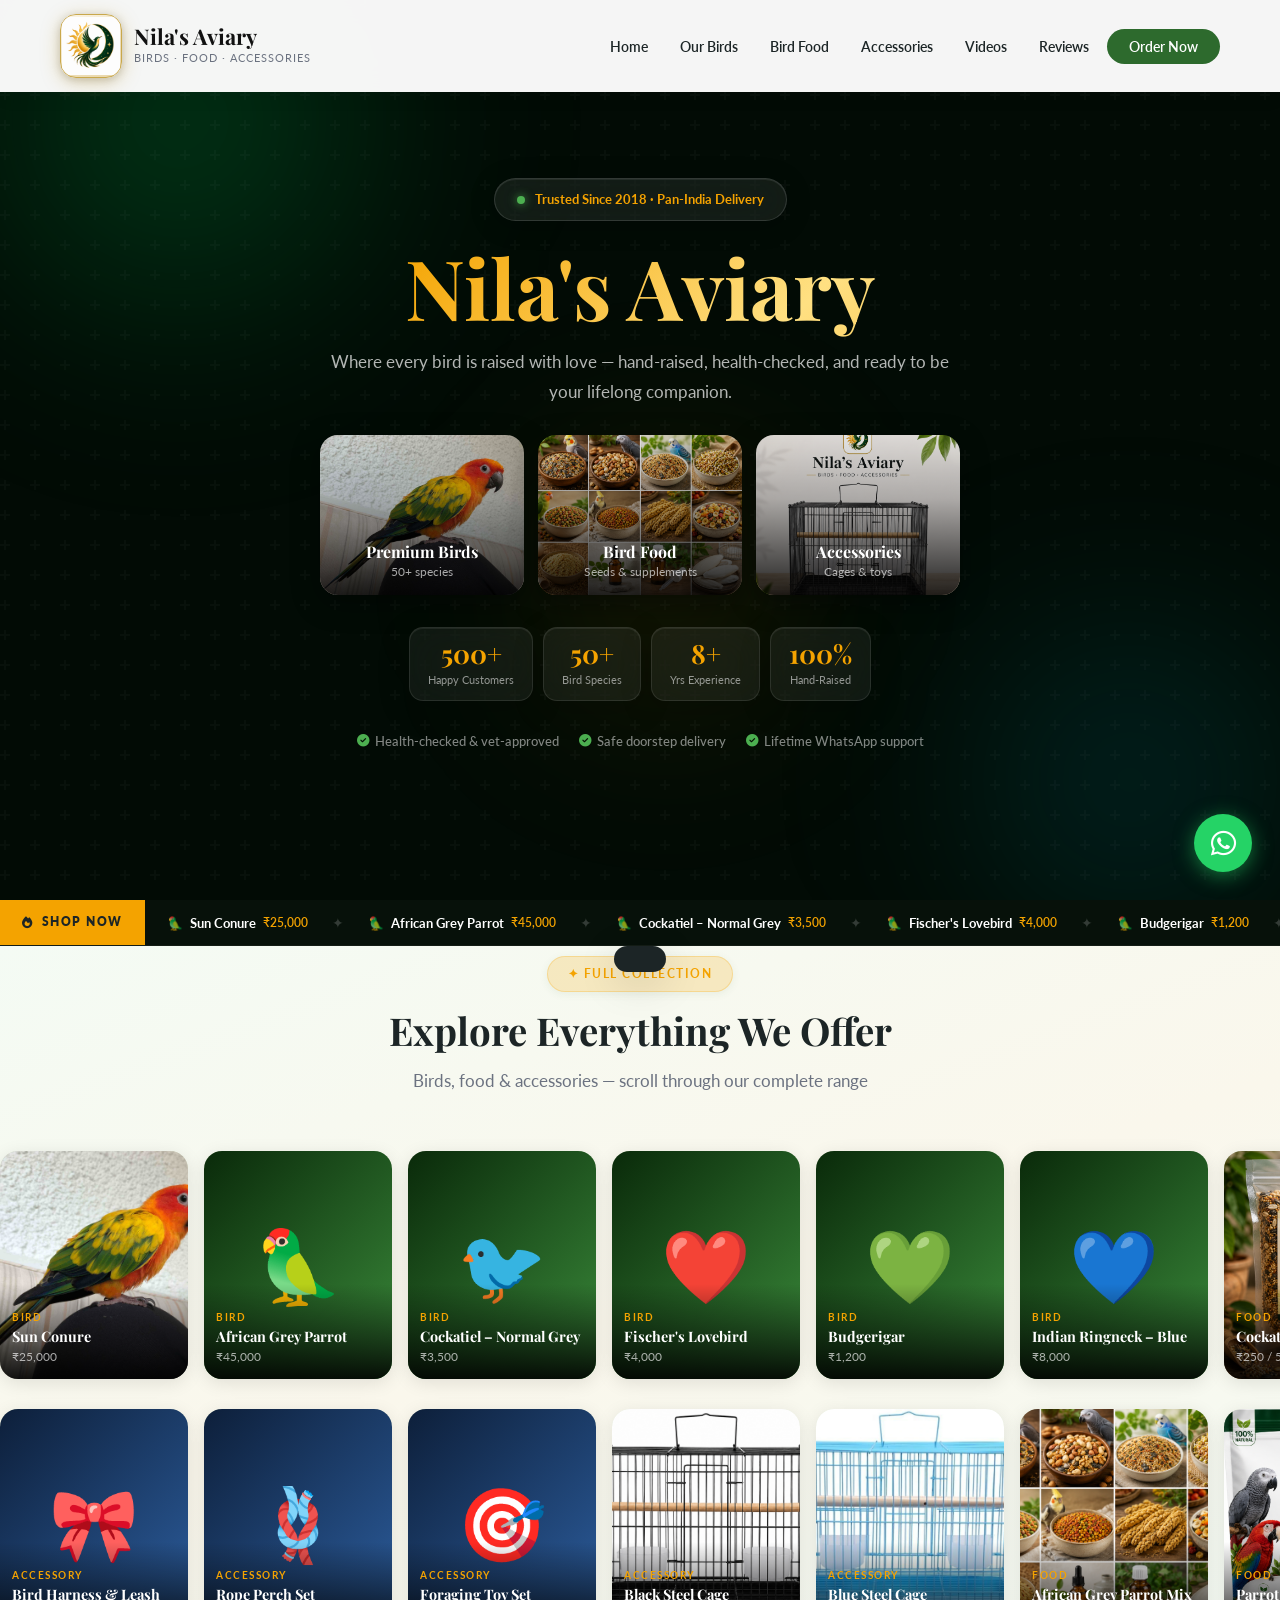
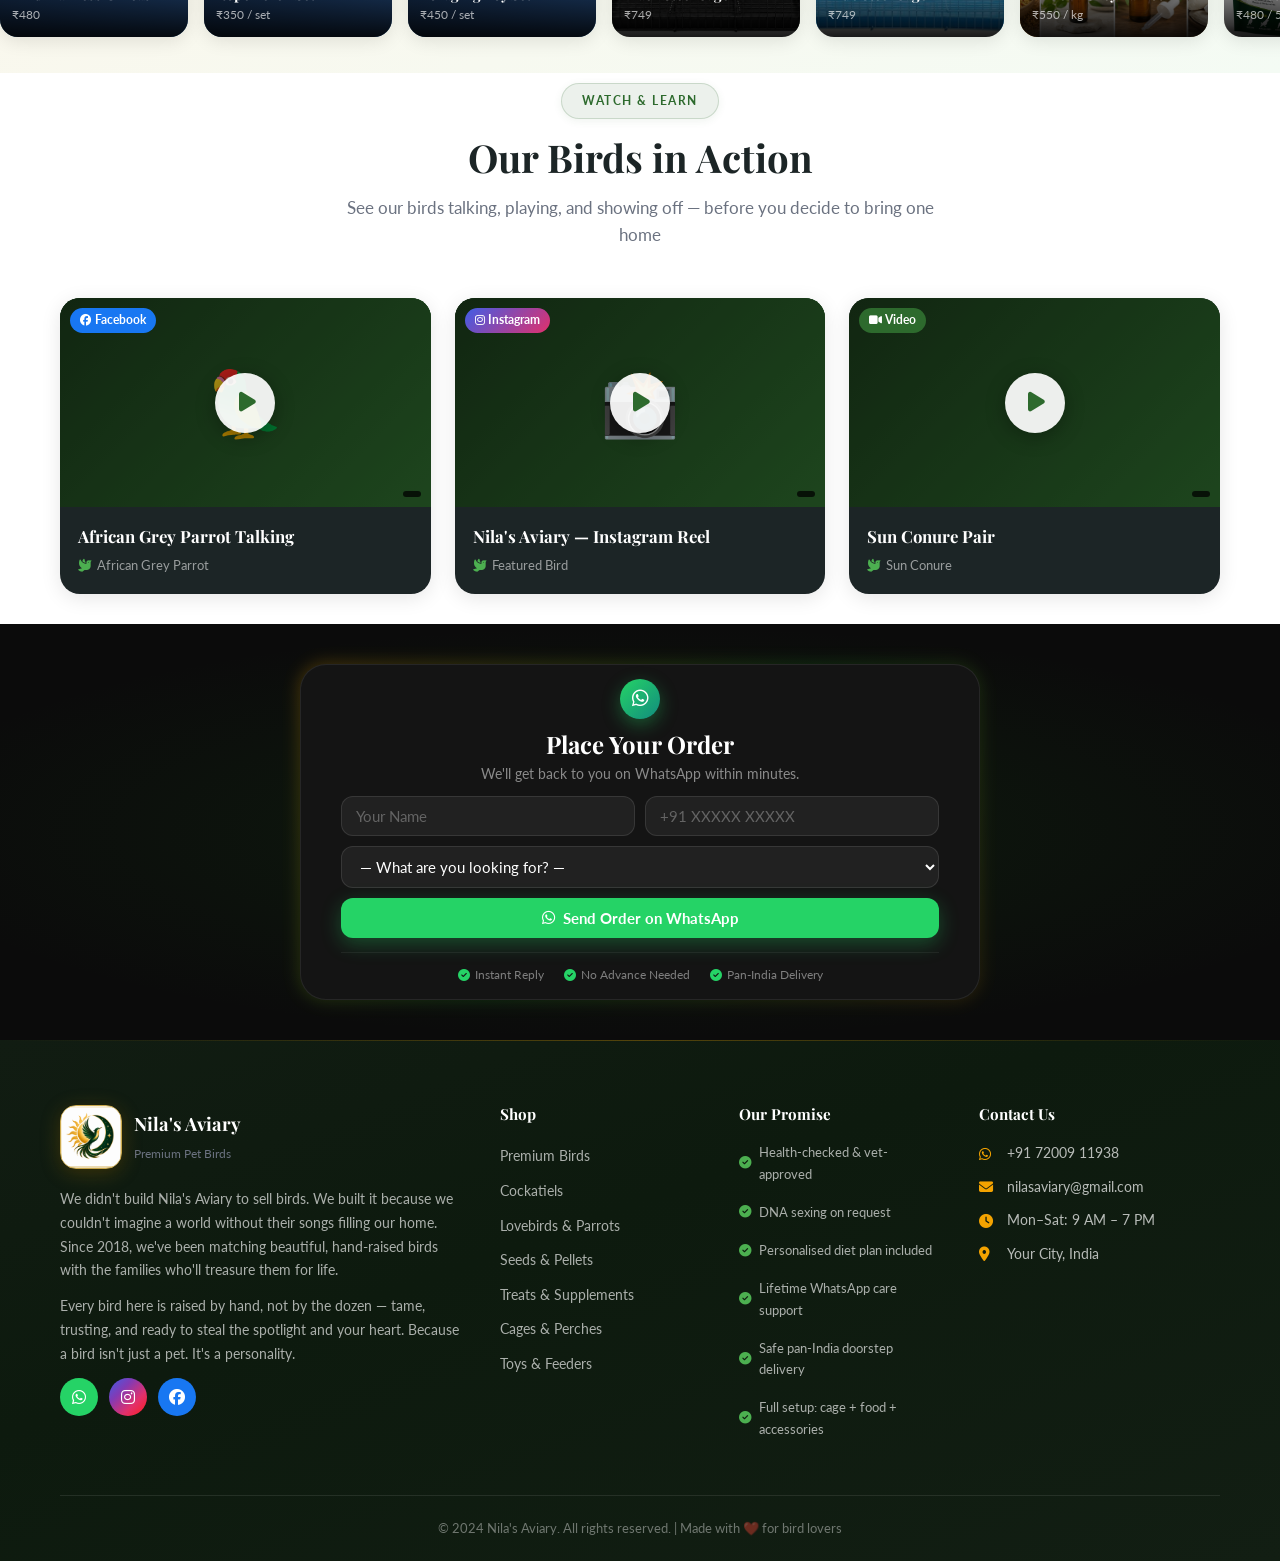
==== index.html @ a5f69587 "Update contact details with correct email and phone number Co-Authored-By: Claude Sonnet 4.6 <norepl" ====
<!DOCTYPE html>
<html lang="en">
<head>
    <meta charset="UTF-8">
    <meta name="viewport" content="width=device-width, initial-scale=1.0">
    <meta name="description" content="Nila's Aviary - Premium quality pet birds. Shop African Grey Parrots, Cockatiels, Budgies, Lovebirds and more. Order via WhatsApp!">
    <title>Nila's Aviary — Premium Pet Birds</title>
    <link rel="preconnect" href="https://fonts.googleapis.com">
    <link rel="preconnect" href="https://fonts.gstatic.com" crossorigin>
    <link href="https://fonts.googleapis.com/css2?family=Playfair+Display:wght@400;600;700;800&family=Lato:wght@300;400;600;700&display=swap" rel="stylesheet">
    <link rel="stylesheet" href="https://cdnjs.cloudflare.com/ajax/libs/font-awesome/6.4.0/css/all.min.css">
    <link rel="stylesheet" href="styles.css">
</head>
<body>

    <!-- ===== NAVBAR ===== -->
    <nav class="navbar" id="navbar">
        <div class="container">
            <div class="nav-brand">
                <div class="brand-logo">
                    <img class="logo-bird" src="images/logo.png" alt="Nila's Aviary Logo">
                </div>
                <div class="brand-text">
                    <span class="brand-name">Nila's <span class="brand-aviary">Aviary</span></span>
                    <span class="brand-tagline">Birds · Food · Accessories</span>
                </div>
            </div>
            <button class="nav-toggle" id="navToggle" aria-label="Menu">
                <i class="fas fa-bars"></i>
            </button>
            <ul class="nav-menu" id="navMenu">
                <li><a href="#home" class="nav-link">Home</a></li>
                <li><a href="birds.html" class="nav-link">Our Birds</a></li>
                <li><a href="food.html" class="nav-link">Bird Food</a></li>
                <li><a href="accessories.html" class="nav-link">Accessories</a></li>
                <li><a href="#videos" class="nav-link">Videos</a></li>
                <li><a href="reviews.html" class="nav-link">Reviews</a></li>
                <li><a href="#order" class="nav-link nav-cta">Order Now</a></li>
            </ul>
        </div>
    </nav>

    <!-- ===== HERO ===== -->
    <section class="hero" id="home">

        <div class="hero-orb orb1"></div>
        <div class="hero-orb orb2"></div>
        <div class="hero-orb orb3"></div>
        <div class="hero-overlay"></div>
        <div class="container">
            <div class="hero-center">
                <div class="hero-badge"><span class="badge-dot"></span> Trusted Since 2018 · Pan-India Delivery</div>
                <h1><span>Nila's Aviary</span></h1>
                <p class="hero-sub">Where every bird is raised with love — hand-raised, health-checked, and ready to be your lifelong companion.</p>

                <div class="hero-cats-row">
                    <a href="birds.html" class="hcat-card">
                        <img src="images/sun-conure.jpg" alt="Birds" onerror="this.style.display='none';this.nextElementSibling.style.display='flex'">
                        <div class="hcat-fb cat-birds-bg"></div>
                        <div class="hcat-overlay"></div>
                        <div class="hcat-content">
                            <span class="hcat-name">Premium Birds</span>
                            <span class="hcat-sub">50+ species</span>
                        </div>
                    </a>
                    <a href="food.html" class="hcat-card">
                        <img src="images/food/bird_food.png" alt="Bird Food" onerror="this.style.display='none';this.nextElementSibling.style.display='flex'">
                        <div class="hcat-fb cat-food-bg"></div>
                        <div class="hcat-overlay"></div>
                        <div class="hcat-content">
                            <span class="hcat-name">Bird Food</span>
                            <span class="hcat-sub">Seeds & supplements</span>
                        </div>
                    </a>
                    <a href="accessories.html" class="hcat-card">
                        <img src="images/accessories/bird-cage-for-small-black-metal.png" alt="Accessories" onerror="this.style.display='none';this.nextElementSibling.style.display='flex'">
                        <div class="hcat-fb cat-acc-bg"></div>
                        <div class="hcat-overlay"></div>
                        <div class="hcat-content">
                            <span class="hcat-name">Accessories</span>
                            <span class="hcat-sub">Cages & toys</span>
                        </div>
                    </a>
                </div>

                <div class="hero-stats">
                    <div class="stat"><span class="stat-num">500+</span><span class="stat-label">Happy Customers</span></div>
                    <div class="stat"><span class="stat-num">50+</span><span class="stat-label">Bird Species</span></div>
                    <div class="stat"><span class="stat-num">8+</span><span class="stat-label">Yrs Experience</span></div>
                    <div class="stat"><span class="stat-num">100%</span><span class="stat-label">Hand-Raised</span></div>
                </div>
                <div class="hero-trust-row">
                    <span><i class="fas fa-check-circle"></i> Health-checked & vet-approved</span>
                    <span><i class="fas fa-check-circle"></i> Safe doorstep delivery</span>
                    <span><i class="fas fa-check-circle"></i> Lifetime WhatsApp support</span>
                </div>
            </div>
        </div>
    </section>

    <!-- ===== TICKER STRIP ===== -->
    <div class="ticker-strip">
        <div class="ticker-label"><i class="fas fa-fire"></i> Shop Now</div>
        <div class="ticker-viewport">
            <div class="ticker-track" id="tickerTrack"></div>
        </div>
    </div>

    <!-- ===== PRODUCT SHOWCASE (AUTO-SCROLL) ===== -->
    <section class="showcase-section">
        <div class="container">
            <div class="section-header">
                <span class="tag tag-gold">✦ Full Collection</span>
                <h2>Explore Everything We Offer</h2>
                <p>Birds, food & accessories — scroll through our complete range</p>
            </div>
        </div>
        <div class="showcase-rows">
            <div class="sc-row" id="scRow1"></div>
            <div class="sc-row sc-row-rev" id="scRow2"></div>
        </div>
    </section>

    <!-- ===== VIDEOS SECTION ===== -->
    <section class="videos-section" id="videos">
        <div class="container">
            <div class="section-header">
                <span class="tag">Watch & Learn</span>
                <h2>Our Birds in Action</h2>
                <p>See our birds talking, playing, and showing off — before you decide to bring one home</p>
            </div>
            <div class="videos-grid" id="videosGrid"></div>
        </div>
    </section>

    <!-- ===== VIDEO MODAL ===== -->
    <div class="modal-overlay" id="videoModalOverlay">
        <div class="video-modal">
            <button class="modal-close" id="videoModalClose"><i class="fas fa-times"></i></button>
            <div class="video-modal-title" id="videoModalTitle"></div>
            <div class="video-wrapper" id="videoWrapper"></div>
        </div>
    </div>



    <!-- ===== ORDER SECTION ===== -->
    <section class="order-section" id="order">
        <div class="container">
            <div class="order-card-wrap">
                <div class="order-card-glow"></div>
                <div class="order-card-inner">
                    <div class="order-card-top">
                        <div class="order-icon"><i class="fab fa-whatsapp"></i></div>
                        <h2>Place Your Order</h2>
                        <p>We'll get back to you on WhatsApp within minutes.</p>
                    </div>
                    <form id="orderForm" class="order-grid-form">
                        <input type="text" id="orderName" required placeholder="Your Name">
                        <input type="tel" id="orderPhone" required placeholder="+91 XXXXX XXXXX">
                        <select id="orderBird" required class="order-select-full">
                            <option value="">— What are you looking for? —</option>
                        </select>
                        <button type="submit" class="btn btn-whatsapp order-submit">
                            <i class="fab fa-whatsapp"></i> Send Order on WhatsApp
                        </button>
                    </form>
                    <div class="order-trust">
                        <span><i class="fas fa-check-circle"></i> Instant Reply</span>
                        <span><i class="fas fa-check-circle"></i> No Advance Needed</span>
                        <span><i class="fas fa-check-circle"></i> Pan-India Delivery</span>
                    </div>
                </div>
            </div>
        </div>
    </section>

    <!-- ===== FOOTER ===== -->
    <footer class="footer">
        <div class="container">
            <div class="footer-grid">
                <div class="footer-brand">
                    <div class="footer-logo">
                        <div class="brand-logo">
                            <img class="logo-bird" src="images/logo.png" alt="Nila's Aviary Logo">
                        </div>
                        <div><strong>Nila's Aviary</strong><small>Premium Pet Birds</small></div>
                    </div>
                    <p>We didn't build Nila's Aviary to sell birds. We built it because we couldn't imagine a world without their songs filling our home. Since 2018, we've been matching beautiful, hand-raised birds with the families who'll treasure them for life.</p>
                    <p>Every bird here is raised by hand, not by the dozen — tame, trusting, and ready to steal the spotlight and your heart. Because a bird isn't just a pet. It's a personality.</p>
                    <div class="socials">
                        <a href="https://wa.me/917200911938" target="_blank" class="social wa"><i class="fab fa-whatsapp"></i></a>
                        <a href="#" class="social ig"><i class="fab fa-instagram"></i></a>
                        <a href="#" class="social fb"><i class="fab fa-facebook"></i></a>
                    </div>
                </div>
                <div class="footer-links">
                    <h4>Shop</h4>
                    <ul>
                        <li><a href="birds.html">Premium Birds</a></li>
                        <li><a href="birds.html">Cockatiels</a></li>
                        <li><a href="birds.html">Lovebirds &amp; Parrots</a></li>
                        <li><a href="food.html">Seeds &amp; Pellets</a></li>
                        <li><a href="food.html">Treats &amp; Supplements</a></li>
                        <li><a href="accessories.html">Cages &amp; Perches</a></li>
                        <li><a href="accessories.html">Toys &amp; Feeders</a></li>
                    </ul>
                </div>
                <div class="footer-links">
                    <h4>Our Promise</h4>
                    <ul class="footer-promise">
                        <li><i class="fas fa-check-circle"></i> Health-checked &amp; vet-approved</li>
                        <li><i class="fas fa-check-circle"></i> DNA sexing on request</li>
                        <li><i class="fas fa-check-circle"></i> Personalised diet plan included</li>
                        <li><i class="fas fa-check-circle"></i> Lifetime WhatsApp care support</li>
                        <li><i class="fas fa-check-circle"></i> Safe pan-India doorstep delivery</li>
                        <li><i class="fas fa-check-circle"></i> Full setup: cage + food + accessories</li>
                    </ul>
                </div>
                <div class="footer-contact">
                    <h4>Contact Us</h4>
                    <p><i class="fab fa-whatsapp"></i> +91 72009 11938</p>
                    <p><i class="fas fa-envelope"></i> nilasaviary@gmail.com</p>
                    <p><i class="fas fa-clock"></i> Mon–Sat: 9 AM – 7 PM</p>
                    <p><i class="fas fa-map-marker-alt"></i> Your City, India</p>
                </div>
            </div>
            <div class="footer-bottom">
                <p>© 2024 Nila's Aviary. All rights reserved. | Made with ❤️ for bird lovers</p>
            </div>
        </div>
    </footer>

    <!-- ===== FLOATING WHATSAPP ===== -->
    <a href="https://wa.me/917200911938?text=Hi%20Nila's%20Aviary!%20I'm%20interested%20in%20your%20birds."
       class="wa-float" target="_blank" title="Chat on WhatsApp">
        <i class="fab fa-whatsapp"></i>
        <span class="wa-tooltip">Chat with us!</span>
    </a>

    <!-- ===== BACK TO TOP ===== -->
    <button class="btt" id="btt"><i class="fas fa-chevron-up"></i></button>

    <!-- ===== TOAST ===== -->
    <div class="toast" id="toast"></div>

    <script src="script.js"></script>
</body>
</html>
---- styles.css ----
/* ============================================
   NILA'S AVIARY — STYLESHEET
   ============================================ */

:root {
    --green:      #2D6A2D;
    --green-dark: #1A4A1A;
    --green-lt:   #4CAF50;
    --gold:       #F4A300;
    --gold-dk:    #D4880E;
    --orange:     #FF6B35;
    --cream:      #FFF8E7;
    --white:      #ffffff;
    --dark:       #1C2526;
    --gray:       #6B7280;
    --lgray:      #F3F4F6;
    --border:     #E5E7EB;
    --wa:         #25D366;
    --shadow:     0 4px 20px rgba(0,0,0,0.10);
    --shadow-lg:  0 10px 40px rgba(0,0,0,0.15);
    --r:          12px;
    --rl:         20px;
    --t:          all 0.3s ease;
    --fh:         'Playfair Display', serif;
    --fb:         'Lato', sans-serif;
}

/* ----- RESET ----- */
*, *::before, *::after { margin:0; padding:0; box-sizing:border-box; }
html { scroll-behavior: smooth; }
body { font-family: var(--fb); color: var(--dark); background: var(--white); line-height: 1.6; }
a { text-decoration: none; color: inherit; }
img { max-width: 100%; display: block; }
h1,h2,h3,h4 { font-family: var(--fh); line-height: 1.3; font-weight: 700; }
.container { max-width: 1200px; margin: 0 auto; padding: 0 20px; }

/* ----- BUTTONS ----- */
.btn {
    display: inline-flex; align-items: center; gap: 8px;
    padding: 13px 28px; border-radius: 50px;
    font-weight: 700; font-size: 0.95rem; font-family: var(--fb);
    cursor: pointer; transition: var(--t); border: none;
}
.btn-primary  { background: var(--green); color: #fff; }
.btn-primary:hover  { background: var(--green-dark); transform: translateY(-2px); box-shadow: 0 8px 25px rgba(45,106,45,.4); }
.btn-whatsapp { background: var(--wa); color: #fff; }
.btn-whatsapp:hover { background: #1DA851; transform: translateY(-2px); box-shadow: 0 8px 25px rgba(37,211,102,.4); }
.btn-outline   { background: transparent; color: var(--green); border: 2px solid var(--green); }
.btn-outline:hover { background: var(--green); color: #fff; }
.btn-full { width: 100%; justify-content: center; }

/* ----- SECTION HEADER ----- */
.section-header { text-align: center; margin-bottom: 50px; }
.tag {
    display: inline-block; background: rgba(45,106,45,.09); color: var(--green);
    padding: 7px 20px; border-radius: 50px; font-size: .78rem;
    font-weight: 700; letter-spacing: 1.5px; text-transform: uppercase; margin-bottom: 14px;
    border: 1px solid rgba(45,106,45,.18);
    box-shadow: 0 2px 8px rgba(45,106,45,.08);
}
.tag-gold { background: rgba(244,163,0,.2); color: var(--gold); border-color: rgba(244,163,0,.25); }
.section-header h2 { font-size: 2.4rem; color: var(--dark); margin-bottom: 12px; }
.section-header p  { color: var(--gray); font-size: 1.05rem; max-width: 600px; margin: 0 auto; }

/* ============================================
   NAVBAR
   ============================================ */
.navbar {
    position: fixed; top: 0; left: 0; right: 0; z-index: 1000;
    padding: 14px 0;
    background: rgba(255,255,255,.96);
    backdrop-filter: blur(12px);
    -webkit-backdrop-filter: blur(12px);
    box-shadow: 0 2px 20px rgba(0,0,0,.08);
    transition: var(--t);
}
.navbar .container { display: flex; align-items: center; justify-content: space-between; }
.nav-brand { display: flex; align-items: center; gap: 12px; }
.brand-logo {
    width: 62px; height: 64px; border-radius: 16px;
    background: linear-gradient(145deg, #F8EDD5, #F0E2BE, #E8D5A8);
    display: flex; align-items: center; justify-content: center;
    box-shadow: 0 4px 20px rgba(180,130,0,.28), 0 2px 8px rgba(0,0,0,.18);
    position: relative; overflow: hidden; flex-shrink: 0;
    border: 1.5px solid #C9A84C;
}
.brand-logo::before {
    content: ''; position: absolute; inset: 0;
    background: linear-gradient(145deg, rgba(255,255,255,.45) 0%, transparent 55%);
    pointer-events: none;
}
.logo-bird { width: 58px; height: 58px; object-fit: contain; position: relative; z-index: 1; }
.brand-text { display: flex; flex-direction: column; }
.brand-name { font-family: var(--fh); font-size: 1.35rem; font-weight: 700; color: #111; line-height: 1; }
.brand-aviary { color: #111; }
.brand-tagline { font-size: .68rem; color: var(--gray); letter-spacing: 1px; text-transform: uppercase; margin-top: 2px; }
.nav-menu { display: flex; list-style: none; align-items: center; gap: 4px; }
.nav-link { padding: 8px 14px; border-radius: 8px; font-weight: 600; font-size: .88rem; color: var(--dark); transition: var(--t); }
.nav-link:hover { color: var(--green); background: rgba(45,106,45,.08); }
.nav-cta { background: var(--green); color: #fff !important; border-radius: 50px; padding: 9px 22px; }
.nav-cta:hover { background: var(--green-dark) !important; color: #fff !important; transform: translateY(-2px); }
.nav-toggle { display: none; background: none; border: none; font-size: 1.4rem; cursor: pointer; color: var(--dark); padding: 5px; }

/* ============================================
   HERO
   ============================================ */
.hero {
    min-height: 100vh; background: #020b05;
    display: flex; align-items: center;
    position: relative; overflow: hidden;
    padding: 110px 20px 80px;
}

.hero-bg-img {
    position: absolute;
    top: 40%;
    left: 40%;
    transform: translate(-35%, -35%);
    height: 110%;
    width: auto;
    min-width: 100%;
    z-index: 0;
}

.hero-bg-overlay {
    position: absolute; inset: 0; z-index: 1;
    background:
        linear-gradient(to right,
            rgba(2,11,5,.97)  0%,
            rgba(4,18,8,.93)  25%,
            rgba(6,25,12,.82) 50%,
            rgba(5,18,8,.60)  75%,
            rgba(3,10,5,.45)  100%),
        linear-gradient(to bottom,
            rgba(0,0,0,.55) 0%,
            rgba(0,0,0,.15) 35%,
            rgba(0,0,0,.15) 65%,
            rgba(0,0,0,.60) 100%);
}

/* Animated glow orbs */
.hero-orb { position: absolute; border-radius: 50%; filter: blur(90px); pointer-events: none; animation: orbFloat 10s ease-in-out infinite; }
.orb1 { width: 560px; height: 560px; background: radial-gradient(circle, rgba(0,200,83,.28), transparent 70%); top: -160px; left: -100px; animation-delay: 0s; }
.orb2 { width: 460px; height: 460px; background: radial-gradient(circle, rgba(0,151,167,.22), transparent 70%); bottom: -110px; right: -80px; animation-delay: 3.5s; }
.orb3 { width: 360px; height: 360px; background: radial-gradient(circle, rgba(244,163,0,.15), transparent 70%); bottom: 15%; left: 38%; animation-delay: 7s; }
@keyframes orbFloat {
    0%,100% { transform: translate(0,0) scale(1); }
    33%     { transform: translate(28px,-20px) scale(1.05); }
    66%     { transform: translate(-20px,28px) scale(0.95); }
}

.hero-overlay {
    position: absolute; inset: 0; pointer-events: none;
    background: url("data:image/svg+xml,%3Csvg width='60' height='60' viewBox='0 0 60 60' xmlns='http://www.w3.org/2000/svg'%3E%3Cg fill='%23ffffff' fill-opacity='0.022'%3E%3Cpath d='M36 34v-4h-2v4h-4v2h4v4h2v-4h4v-2h-4zm0-30V0h-2v4h-4v2h4v4h2V6h4V4h-4zM6 34v-4H4v4H0v2h4v4h2v-4h4v-2H6zM6 4V0H4v4H0v2h4v4h2V6h4V4H6z'/%3E%3C/g%3E%3C/svg%3E");
}

.hero-inner {
    display: grid; grid-template-columns: 1fr 1fr;
    gap: 56px; align-items: center; width: 100%; position: relative; z-index: 2;
}
.hero-content { max-width: 540px; }

.hero-split {
    display: grid; grid-template-columns: 1fr 1fr;
    gap: 48px; align-items: start;
    position: relative; z-index: 2; width: 100%;
}
.hero-split .hero-content { text-align: left; }
.hero-split .hero-stats   { justify-content: flex-start; }
.hero-split .hero-buttons { justify-content: flex-start; }
.hero-split .hero-trust-row { justify-content: flex-start; }

.hero-center {
    text-align: center; position: relative; z-index: 2;
    width: 100%;
}

/* Hero 3 equal category cards */
.hero-cats-row {
    display: grid; grid-template-columns: repeat(3, 1fr);
    gap: 14px; margin: 28px 0 32px;
}
.hcat-card {
    position: relative; height: 160px;
    border-radius: 18px; overflow: hidden;
    cursor: pointer; transition: var(--t);
    box-shadow: 0 8px 28px rgba(0,0,0,.4);
}
.hcat-card:hover { transform: translateY(-5px); box-shadow: 0 16px 40px rgba(0,0,0,.55); }
.hcat-card img { position: absolute; inset: 0; width: 100%; height: 100%; object-fit: cover; }
.hcat-fb {
    position: absolute; inset: 0;
    display: none; align-items: center; justify-content: center;
    font-size: 3rem;
}
.hcat-overlay {
    position: absolute; inset: 0;
    background: linear-gradient(to top, rgba(0,0,0,.85) 0%, rgba(0,0,0,.3) 60%, rgba(0,0,0,.1) 100%);
}
.hcat-content {
    position: absolute; bottom: 0; left: 0; right: 0;
    padding: 14px 16px; display: flex; flex-direction: column;
}
.hcat-icon { font-size: 1.4rem; margin-bottom: 4px; }
.hcat-name { font-family: var(--fh); font-size: 1rem; font-weight: 700; color: #fff; line-height: 1.2; }
.hcat-sub  { font-size: .72rem; color: rgba(255,255,255,.65); margin-top: 2px; }

/* Hero bird image card */
.hero-visual { display: flex; justify-content: center; align-items: center; }
.hero-img-card {
    width: 100%; max-width: 420px; border-radius: 28px;
    overflow: hidden; position: relative;
    box-shadow: 0 32px 80px rgba(0,0,0,.6);
    aspect-ratio: 4/5;
}
.hero-img-card img { width: 100%; height: 100%; object-fit: cover; display: block; }
.hero-img-fallback {
    display: none; width: 100%; height: 100%; min-height: 420px;
    align-items: center; justify-content: center;
    font-size: 8rem;
    background: linear-gradient(145deg, #0a2a0a, #3a8a3a);
}
.hero-img-badge {
    position: absolute; top: 18px; left: 18px;
    background: rgba(0,0,0,.5); backdrop-filter: blur(12px);
    border: 1px solid rgba(255,255,255,.15);
    color: #fff; padding: 7px 16px; border-radius: 50px;
    font-size: .78rem; font-weight: 700;
    display: flex; align-items: center; gap: 8px;
}
.hero-img-cats {
    position: absolute; bottom: 18px; left: 18px; right: 18px;
    display: flex; gap: 8px; flex-wrap: wrap;
}
.hero-img-cats span {
    background: rgba(0,0,0,.55); backdrop-filter: blur(10px);
    border: 1px solid rgba(255,255,255,.15);
    color: #fff; padding: 6px 14px; border-radius: 50px;
    font-size: .78rem; font-weight: 600;
}

.hero-badge {
    display: inline-flex; align-items: center; gap: 10px; margin-bottom: 22px;
    background: rgba(255,255,255,.07);
    backdrop-filter: blur(20px); -webkit-backdrop-filter: blur(20px);
    border: 1px solid rgba(255,255,255,.13);
    color: var(--gold); padding: 10px 22px; border-radius: 50px;
    font-size: .82rem; font-weight: 700; margin-bottom: 22px;
    box-shadow: 0 4px 24px rgba(0,0,0,.3), inset 0 1px 0 rgba(255,255,255,.08);
}
.badge-dot {
    width: 8px; height: 8px; border-radius: 50%; flex-shrink: 0;
    background: #4CAF50; box-shadow: 0 0 10px rgba(76,175,80,.9);
    animation: dotPulse 2s ease-in-out infinite;
}
@keyframes dotPulse {
    0%,100% { box-shadow: 0 0 10px rgba(76,175,80,.9); }
    50%     { box-shadow: 0 0 22px rgba(76,175,80,.4); }
}

.hero h1 { font-size: 5.2rem; color: #fff; margin-bottom: 16px; line-height: 1.05; font-weight: 700; text-align: center; }
.hero h1 span {
    background: linear-gradient(135deg, #F4A300 0%, #FFE082 45%, #F4A300 100%);
    background-size: 200% auto;
    -webkit-background-clip: text; -webkit-text-fill-color: transparent;
    background-clip: text;
    animation: shimmer 4s linear infinite;
}
@keyframes shimmer { to { background-position: 200% center; } }

.hero-sub { color: rgba(255,255,255,.7); font-size: 1.08rem; margin-bottom: 28px; max-width: 640px; line-height: 1.75; margin-left: auto; margin-right: auto; }

.hero-cat-pills { display: flex; justify-content: center; gap: 10px; flex-wrap: wrap; margin-bottom: 20px; margin-top: 18px; }
.hcp {
    display: inline-flex; align-items: center; gap: 8px;
    background: rgba(255,255,255,.08); color: rgba(255,255,255,.88);
    border: 1px solid rgba(255,255,255,.18); border-radius: 50px;
    padding: 10px 22px; font-size: .88rem; font-weight: 600;
    transition: var(--t); backdrop-filter: blur(10px);
}
.hcp:hover { background: var(--gold); color: var(--dark); border-color: var(--gold); transform: translateY(-2px); }
.hcp i { font-size: .82rem; }

/* Glass stat cards */
.hero-split .hero-stats { justify-content: center; }
.hero-stats { display: flex; justify-content: center; gap: 10px; margin-bottom: 30px; flex-wrap: wrap; }
.stat {
    display: flex; flex-direction: column;
    background: rgba(255,255,255,.06);
    backdrop-filter: blur(20px); -webkit-backdrop-filter: blur(20px);
    border: 1px solid rgba(255,255,255,.1);
    border-radius: 14px; padding: 12px 18px;
    box-shadow: 0 8px 32px rgba(0,0,0,.2), inset 0 1px 0 rgba(255,255,255,.07);
    transition: var(--t);
}
.stat:hover { background: rgba(255,255,255,.1); transform: translateY(-3px); box-shadow: 0 14px 40px rgba(0,0,0,.3); }
.stat-num { font-size: 1.65rem; font-weight: 700; color: var(--gold); font-family: var(--fh); line-height: 1; }
.stat-label { font-size: .68rem; color: rgba(255,255,255,.55); margin-top: 4px; white-space: nowrap; }

.hero-buttons { display: flex; justify-content: center; gap: 12px; flex-wrap: wrap; margin-bottom: 28px; }
.btn-outline-light {
    background: transparent; color: #fff;
    border: 2px solid rgba(255,255,255,.35); border-radius: 50px;
    padding: 13px 28px; font-weight: 700; font-size: .95rem;
    display: inline-flex; align-items: center; gap: 8px;
    transition: var(--t); cursor: pointer;
}
.btn-outline-light:hover { background: rgba(255,255,255,.12); border-color: rgba(255,255,255,.6); transform: translateY(-2px); }

.hero-trust-row {
    display: flex; flex-wrap: wrap; gap: 20px; justify-content: center;
}
.hero-trust-row span {
    display: flex; align-items: center; gap: 6px;
    font-size: .8rem; color: rgba(255,255,255,.5); font-weight: 500;
}
.hero-trust-row span i { color: var(--green-lt); font-size: .78rem; }

.hero-features {
    display: grid;
    grid-template-columns: 1fr 1fr;
    gap: 8px;
    margin-top: 20px;
}
.hf {
    display: flex;
    align-items: center;
    gap: 12px;
    color: rgba(255,255,255,.82);
    font-size: .88rem;
    font-family: var(--fb);
    font-weight: 500;
    background: rgba(255,255,255,.05);
    border: 1px solid rgba(255,255,255,.15);
    border-radius: 10px;
    padding: 10px 16px;
    transition: var(--t);
}
.hf:hover { background: rgba(255,255,255,.09); border-color: rgba(255,255,255,.25); }
.hf i {
    color: var(--green-lt);
    font-size: .9rem;
    width: 16px;
    flex-shrink: 0;
}

/* Right glass card */
.hero-visual { display: flex; justify-content: center; align-items: center; }
.hero-glass-card {
    width: 100%; max-width: 400px;
    background: rgba(255,255,255,.06);
    backdrop-filter: blur(30px); -webkit-backdrop-filter: blur(30px);
    border: 1px solid rgba(255,255,255,.12);
    border-radius: 28px; padding: 28px 26px;
    box-shadow: 0 28px 70px rgba(0,0,0,.5), inset 0 1px 0 rgba(255,255,255,.1);
    position: relative; overflow: hidden;
}
.hero-glass-card::before {
    content: ''; position: absolute; top: 0; left: 0; right: 0; height: 1px;
    background: linear-gradient(90deg, transparent, rgba(255,255,255,.28), transparent);
}
.hero-glass-card::after {
    content: ''; position: absolute; inset: 0; border-radius: 28px;
    background: linear-gradient(145deg, rgba(255,255,255,.04) 0%, transparent 55%);
    pointer-events: none;
}
.gc-card-header { margin-bottom: 18px; }
.gc-header-pills { display: flex; gap: 8px; margin-bottom: 14px; flex-wrap: wrap; }
.gc-pill {
    background: rgba(255,255,255,.1); color: rgba(255,255,255,.85);
    border: 1px solid rgba(255,255,255,.15);
    padding: 5px 13px; border-radius: 50px;
    font-size: .75rem; font-weight: 600;
    backdrop-filter: blur(8px);
}
.gc-title { font-family: var(--fh); font-size: 1.3rem; color: #fff; font-weight: 700; }
/* Glass card feature list */
.gc-features { display: flex; flex-direction: column; gap: 9px; margin-bottom: 20px; }
.gc-features span {
    display: flex; align-items: center; gap: 12px;
    background: rgba(255,255,255,.05); border: 1px solid rgba(255,255,255,.08);
    border-radius: 12px; padding: 11px 16px;
    color: rgba(255,255,255,.82); font-size: .87rem; font-weight: 500;
    transition: var(--t);
}
.gc-features span:hover { background: rgba(255,255,255,.09); transform: translateX(4px); }
.gc-features span i { color: var(--green-lt); font-size: .9rem; width: 16px; }

/* Mini product slider inside hero glass card */
.gc-slider-wrap { position: relative; }
.gc-slider {
    position: relative;
    height: 270px;
    overflow: hidden;
}
.gc-slide {
    position: absolute;
    inset: 0;
    opacity: 0;
    transition: opacity 0.6s ease;
    display: flex;
    flex-direction: column;
}
.gc-slide.active { opacity: 1; }
.gc-slide-img-wrap {
    width: 100%;
    flex: 1;
    overflow: hidden;
    border-radius: 14px;
    position: relative;
    background: rgba(255,255,255,.08);
    display: flex; align-items: center; justify-content: center;
}
.gc-slide-img-wrap img {
    width: 100%; height: 100%;
    object-fit: cover; display: block;
}
.gc-slide-emoji-fb {
    display: none;
    font-size: 4rem;
}
.gc-slide-info {
    padding: 10px 4px 4px;
    text-align: center;
}
.gc-slide-cat {
    font-size: .68rem; font-weight: 700; letter-spacing: 1.5px;
    text-transform: uppercase; color: var(--gold);
}
.gc-slide-name {
    font-family: var(--fh); font-size: 1rem; font-weight: 700;
    color: #fff; line-height: 1.25; margin-top: 2px;
}
.gc-slider-dots {
    display: flex; justify-content: center;
    gap: 6px; margin-top: 12px;
}
.gc-slider-dots button {
    width: 7px; height: 7px;
    border-radius: 50%;
    background: rgba(255,255,255,.25);
    border: none; cursor: pointer; padding: 0;
    transition: var(--t);
}
.gc-slider-dots button.active { background: var(--gold); transform: scale(1.5); }

/* ============================================
   CATEGORY SWITCH
   ============================================ */
.cat-switch-section {
    padding: 0; background: var(--white);
    border-bottom: 1px solid var(--border);
}
.cat-switch-grid {
    display: grid; grid-template-columns: repeat(3, 1fr);
}
.cat-switch-card {
    display: flex; align-items: center; gap: 16px;
    padding: 22px 28px; border-right: 1px solid var(--border);
    transition: var(--t); cursor: pointer;
}
.cat-switch-card:last-child { border-right: none; }
.cat-switch-card:hover { background: var(--lgray); }
.cat-switch-card:hover .csw-arrow { transform: translateX(4px); color: var(--green); }
.csw-icon {
    width: 52px; height: 52px; border-radius: 14px;
    display: flex; align-items: center; justify-content: center;
    font-size: 1.6rem; flex-shrink: 0;
}
.csw-body { flex: 1; }
.csw-title { font-weight: 700; font-size: .95rem; color: var(--dark); }
.csw-sub   { font-size: .78rem; color: var(--gray); margin-top: 2px; }
.csw-arrow { color: var(--gray); transition: var(--t); font-size: .85rem; }

.hero-shop-label { text-align: center; margin: 44px 0 20px; }
.tag-light {
    background: rgba(255,255,255,.1); color: rgba(255,255,255,.9);
    border-color: rgba(255,255,255,.2);
}
.hero-bento { position: relative; z-index: 2; }

/* ============================================
   TICKER STRIP
   ============================================ */
.ticker-strip {
    display: flex; align-items: stretch; overflow: hidden;
    height: 46px; background: #07110a;
    border-bottom: 1px solid rgba(255,255,255,.05);
}
.ticker-label {
    background: var(--gold); color: var(--dark);
    display: flex; align-items: center; gap: 8px;
    padding: 0 22px; font-weight: 800; font-size: .74rem;
    letter-spacing: 1.5px; text-transform: uppercase;
    white-space: nowrap; flex-shrink: 0;
}
.ticker-viewport { flex: 1; overflow: hidden; }
.ticker-track {
    display: flex; align-items: center; height: 46px;
    animation: tickerMove 38s linear infinite;
    white-space: nowrap;
}
.ticker-track:hover { animation-play-state: paused; }
.ticker-item {
    display: inline-flex; align-items: center; gap: 7px;
    color: rgba(255,255,255,.75); font-size: .82rem; font-weight: 600;
    padding: 0 22px;
}
.ticker-item strong { color: #fff; }
.ticker-item .ti-price { color: var(--gold); font-size: .75rem; }
.ticker-sep { color: rgba(255,255,255,.18); font-size: .9rem; padding: 0 2px; }
@keyframes tickerMove { from { transform: translateX(0); } to { transform: translateX(-50%); } }

/* ============================================
   SHOP CATEGORIES — BENTO GRID
   ============================================ */
.shop-cats {
    padding: 80px 0 70px; position: relative; overflow: hidden;
    background: linear-gradient(160deg, #0d1a0e 0%, #111f12 50%, #0d1a0e 100%);
}
.shop-cats .section-header h2 { color: #fff; }
.shop-cats .section-header p  { color: rgba(255,255,255,.65); }

.cats-bento {
    display: grid;
    grid-template-columns: 1.4fr 1fr;
    grid-template-rows: 278px 278px;
    gap: 18px; position: relative; z-index: 1;
}
.cb-lg { grid-row: span 2; }
.cats-bento .cat-photo-card { height: 100%; }

.cats-grid {
    display: grid; grid-template-columns: repeat(3, 1fr);
    gap: 24px; position: relative; z-index: 1;
}

/* ============================================
   PRODUCT SHOWCASE — AUTO-SCROLL
   ============================================ */
.showcase-section {
    padding: 10px 0 30px;
    background: linear-gradient(160deg, #f4fbf4 0%, #faf7ec 50%, #f4fbf4 100%);
    overflow: hidden;
}
.showcase-rows { margin-top: 44px; display: flex; flex-direction: column; gap: 18px; }
.sc-row {
    display: flex; gap: 16px;
    width: max-content;
    animation: scScroll 42s linear infinite;
    padding: 6px 0;
}
.sc-row-rev { animation: scScrollRev 48s linear infinite; }
.sc-row:hover, .sc-row-rev:hover { animation-play-state: paused; }
@keyframes scScroll    { from { transform: translateX(0); }    to { transform: translateX(-50%); } }
@keyframes scScrollRev { from { transform: translateX(-50%); } to { transform: translateX(0); } }

.sc-card {
    width: 188px; height: 228px;
    border-radius: 18px; overflow: hidden;
    flex-shrink: 0; position: relative;
    background: #e0ead0;
    box-shadow: 0 4px 18px rgba(0,0,0,.1);
    transition: transform .3s ease, box-shadow .3s ease;
    cursor: pointer; display: block;
}
.sc-card:hover { transform: translateY(-8px) scale(1.04); box-shadow: 0 18px 44px rgba(0,0,0,.2); }
.sc-card img { width: 100%; height: 100%; object-fit: cover; display: block; }
.sc-emoji-fb {
    width: 100%; height: 100%;
    display: flex; align-items: center; justify-content: center;
    font-size: 4.5rem;
}
.sc-birds-bg  { background: linear-gradient(135deg, #0a2a0a, #3a8a3a); }
.sc-food-bg   { background: linear-gradient(135deg, #3a2000, #c47a00); }
.sc-acc-bg    { background: linear-gradient(135deg, #0d1f3a, #2d5fa0); }
.sc-card-info {
    position: absolute; bottom: 0; left: 0; right: 0;
    padding: 26px 12px 12px;
    background: linear-gradient(to top, rgba(0,0,0,.9) 0%, transparent 100%);
}
.sc-card-cat { font-size: .62rem; font-weight: 700; letter-spacing: 1.5px; text-transform: uppercase; color: var(--gold); }
.sc-card-name { font-size: .9rem; font-weight: 700; color: #fff; line-height: 1.2; margin-top: 2px; font-family: var(--fh); }
.sc-card-price { font-size: .74rem; color: rgba(255,255,255,.65); margin-top: 3px; }

.cat-photo-card {
    position: relative; height: 500px;
    border-radius: 24px; overflow: hidden;
    cursor: pointer;
    box-shadow: 0 8px 32px rgba(0,0,0,.35);
    transition: var(--t);
}
.cat-photo-card:hover { transform: translateY(-8px); box-shadow: 0 28px 70px rgba(0,0,0,.5); }

.cat-bg-img {
    position: absolute; inset: 0;
    width: 100%; height: 100%; object-fit: cover;
    transition: transform .6s ease;
}
.cat-photo-card:hover .cat-bg-img { transform: scale(1.1); }

.cat-fallback-bg { position: absolute; inset: 0; }
.cat-birds-bg { background: linear-gradient(145deg, #0a2a0a, #1e5c1e, #3a8a3a, #5cb85c); }
.cat-food-bg  { background: linear-gradient(145deg, #3a2000, #7a4800, #c47a00, #f4a300); }
.cat-acc-bg   { background: linear-gradient(145deg, #0d1f3a, #1a3a6a, #2d5fa0, #4a82c8); }

.cat-photo-overlay {
    position: absolute; inset: 0;
    background: linear-gradient(to top, rgba(0,0,0,.92) 0%, rgba(0,0,0,.5) 45%, rgba(0,0,0,.08) 100%);
}

.cat-photo-content {
    position: absolute; bottom: 0; left: 0; right: 0;
    padding: 30px 28px; z-index: 2;
}
.cat-photo-icon {
    font-size: 2.8rem; display: block; margin-bottom: 10px;
    filter: drop-shadow(0 2px 8px rgba(0,0,0,.6));
}
.cat-photo-content h3 { font-family: var(--fh); font-size: 1.6rem; color: #fff; margin-bottom: 8px; }
.cat-photo-content p  { color: rgba(255,255,255,.75); font-size: .88rem; line-height: 1.65; margin-bottom: 14px; }

.cat-tag-list { display: flex; flex-wrap: wrap; gap: 7px; margin-bottom: 20px; }
.cat-tag {
    background: rgba(255,255,255,.14); color: rgba(255,255,255,.92);
    padding: 4px 13px; border-radius: 50px;
    font-size: .73rem; font-weight: 700;
    border: 1px solid rgba(255,255,255,.22);
    backdrop-filter: blur(6px);
}

/* ============================================
   BIRDS SECTION
   ============================================ */
.birds-section {
    padding: 30px 0 60px; position: relative;
    background: #f7f7f7;
}


.filter-bar { display: flex; gap: 8px; flex-wrap: wrap; margin: 0 0 14px; justify-content: center; }
.filter-btn {
    padding: 7px 18px; border-radius: 50px;
    border: 1.5px solid #ddd;
    background: #fff; color: #555;
    font-weight: 600; font-size: .8rem;
    cursor: pointer; transition: var(--t); font-family: var(--fb);
}
.filter-btn:hover { border-color: var(--green-dark); color: var(--green-dark); }
.filter-btn.active { background: var(--green-dark); border-color: var(--green-dark); color: #fff; }

.search-bar { position: relative; width: 100%; max-width: 380px; margin: 0 auto 24px; display: block; }
.search-bar i { position: absolute; left: 14px; top: 50%; transform: translateY(-50%); color: #aaa; font-size: .78rem; }
.search-bar input {
    width: 100%; padding: 10px 16px 10px 36px;
    border: 1.5px solid #ddd; border-radius: 50px;
    font-size: .88rem; outline: none; transition: var(--t);
    font-family: var(--fb); background: #fff; color: #333;
}
.search-bar input::placeholder { color: #bbb; }
.search-bar input:focus { border-color: var(--green-dark); box-shadow: 0 0 0 3px rgba(45,106,45,.08); }

.birds-grid { display: grid; grid-template-columns: repeat(auto-fill, minmax(265px, 1fr)); gap: 20px; padding-top: 24px; }

/* ----- BIRD CARD ----- */
.bird-card {
    background: var(--white); border-radius: var(--rl); overflow: hidden;
    box-shadow: 0 2px 8px rgba(0,0,0,.08), 0 8px 28px rgba(0,0,0,.08);
    border: 1px solid rgba(0,0,0,.09);
    transition: var(--t); cursor: pointer; position: relative;
}
.bird-card:hover {
    transform: translateY(-9px);
    box-shadow: 0 24px 64px rgba(0,0,0,.14), 0 4px 16px rgba(45,106,45,.12);
    border-color: rgba(45,106,45,.2);
}

.card-badge {
    position: absolute; top: 13px; left: 13px; z-index: 2;
    padding: 4px 11px; border-radius: 50px; font-size: .72rem;
    font-weight: 700; text-transform: uppercase; letter-spacing: .5px; color: #fff;
}
.badge-popular { background: var(--gold); }
.multi-photo-badge {
    position: absolute; bottom: 10px; right: 10px; z-index: 2;
    background: rgba(0,0,0,.6); color: #fff; padding: 4px 9px;
    border-radius: 20px; font-size: .75rem; font-weight: 600;
    display: flex; align-items: center; gap: 4px; backdrop-filter: blur(4px);
}
.badge-new     { background: var(--orange); }
.badge-pair    { background: #9B59B6; }
.badge-rare    { background: #E74C3C; }
.badge-value   { background: var(--green); }

.avail-dot {
    position: absolute; top: 13px; right: 13px; z-index: 2;
    width: 12px; height: 12px; border-radius: 50%;
    background: #4CAF50; border: 3px solid #fff;
}
.avail-dot.out { background: #EF4444; }

.img-wrap { height: 220px; overflow: hidden; position: relative; cursor: zoom-in; }
.card-img { width: 100%; height: 100%; object-fit: cover; transition: transform .4s ease; }
.bird-card:hover .card-img { transform: scale(1.07); }
.img-placeholder {
    width: 100%; height: 100%;
    background: linear-gradient(135deg,#e8f5e9,#a5d6a7);
    display: flex; align-items: center; justify-content: center;
    font-size: 5rem;
}

.card-img-overlay { display: none; }
.price-pill { display: none; }

.card-body { padding: 18px 20px 20px; }
.card-title { font-family: var(--fh); font-size: 1.2rem; font-weight: 700; color: var(--dark); margin-bottom: 2px; }
.card-sp    { color: var(--gray); font-size: .82rem; font-style: italic; margin-bottom: 11px; }
.card-specs { display: flex; flex-wrap: wrap; gap: 6px; margin-bottom: 14px; }
.spec { display: inline-flex; align-items: center; gap: 4px; background: var(--lgray); color: var(--gray); padding: 4px 10px; border-radius: 50px; font-size: .74rem; font-weight: 600; }
.spec i { color: var(--green); font-size: .68rem; }

.card-foot { display: flex; align-items: center; justify-content: space-between; padding-top: 14px; border-top: 1px solid var(--border); }
.price-lbl { font-size: .7rem; color: var(--gray); text-transform: uppercase; letter-spacing: .5px; }
.price-amt { font-size: 1.35rem; font-weight: 700; color: var(--green); font-family: var(--fh); }

.card-actions { display: flex; gap: 8px; }
.ic-btn {
    width: 40px; height: 40px; border-radius: 50%; border: none;
    cursor: pointer; transition: var(--t);
    display: flex; align-items: center; justify-content: center; font-size: 1rem;
}
.ic-btn.wa-btn   { background: var(--wa); color: #fff; }
.ic-btn.wa-btn:hover { background: #1DA851; transform: scale(1.12); }
.ic-btn.inf-btn  { background: var(--lgray); color: var(--green); }
.ic-btn.inf-btn:hover { background: var(--green); color: #fff; transform: scale(1.12); }

.no-results { grid-column: 1/-1; text-align: center; padding: 60px 20px; color: var(--gray); }
.no-results i { font-size: 3rem; margin-bottom: 12px; display: block; opacity: .35; }

/* ============================================
   MODAL
   ============================================ */
.modal-overlay {
    position: fixed; inset: 0; background: rgba(0,0,0,.72);
    z-index: 2000; display: none; align-items: center;
    justify-content: center; padding: 20px;
    backdrop-filter: blur(5px);
}
.modal-overlay.open { display: flex; }
.modal {
    background: #fff; border-radius: var(--rl);
    max-width: 700px; width: 100%; max-height: 90vh;
    overflow-y: auto; position: relative;
    animation: mIn .3s ease;
}
@keyframes mIn { from{opacity:0;transform:scale(.9) translateY(20px)} to{opacity:1;transform:scale(1) translateY(0)} }
.modal-close {
    position: absolute; top: 14px; right: 14px;
    width: 36px; height: 36px; border-radius: 50%;
    border: none; background: var(--lgray); color: var(--dark);
    font-size: .95rem; cursor: pointer; z-index: 10;
    display: flex; align-items: center; justify-content: center; transition: var(--t);
}
.modal-close:hover { background: var(--green); color: #fff; }
.modal-img { width: 100%; height: 280px; object-fit: cover; border-radius: var(--rl) var(--rl) 0 0; display: block; }
.modal-ph  { width: 100%; height: 260px; background: linear-gradient(135deg,#e8f5e9,#a5d6a7); display: flex; align-items: center; justify-content: center; font-size: 8rem; border-radius: var(--rl) var(--rl) 0 0; }
.modal-body { padding: 28px 30px 30px; }
.modal-name    { font-size: 1.9rem; color: var(--dark); margin-bottom: 4px; }
.modal-spc     { color: var(--gray); font-style: italic; margin-bottom: 10px; }
.modal-price   { font-size: 1.8rem; font-weight: 700; color: var(--green); font-family: var(--fh); margin-bottom: 16px; }
.modal-desc    { color: var(--gray); line-height: 1.75; margin-bottom: 22px; }
.modal-specs   { display: grid; grid-template-columns: 1fr 1fr; gap: 12px; background: var(--lgray); border-radius: var(--r); padding: 18px; margin-bottom: 22px; }
.ms-label { font-size: .72rem; color: var(--gray); text-transform: uppercase; letter-spacing: .5px; font-weight: 700; }
.ms-val   { font-weight: 600; color: var(--dark); font-size: .92rem; margin-top: 2px; }
.modal-actions { display: flex; gap: 12px; flex-wrap: wrap; }

/* ============================================
   ABOUT
   ============================================ */
.about-section {
    padding: 90px 0; position: relative; overflow: hidden;
    background:
        radial-gradient(ellipse at 95% 50%, rgba(45,106,45,.08) 0%, transparent 45%),
        radial-gradient(ellipse at 5% 50%, rgba(244,163,0,.05) 0%, transparent 40%),
        linear-gradient(160deg, #ffffff 0%, #f0faf0 50%, #ffffff 100%);
}
.about-section::after {
    content: ''; position: absolute; top: -200px; right: -200px;
    width: 650px; height: 650px; border-radius: 50%; pointer-events: none;
    background: radial-gradient(circle, rgba(45,106,45,.05), transparent 70%);
}
.about-grid { display: grid; grid-template-columns: 1fr 1.3fr; gap: 60px; align-items: center; }
.about-visual { display: flex; justify-content: center; }
.about-blob {
    width: 360px; height: 380px;
    background: linear-gradient(135deg, #1a5c1a, #2D6A2D, #4CAF50, #a5d6a7);
    border-radius: 30% 70% 70% 30% / 30% 30% 70% 70%;
    display: flex; flex-direction: column; align-items: center; justify-content: center;
    position: relative; animation: morph 8s ease-in-out infinite;
    box-shadow: 0 20px 60px rgba(45,106,45,.35), 0 4px 20px rgba(45,106,45,.2);
}
@keyframes morph {
    0%,100%{border-radius:30% 70% 70% 30%/30% 30% 70% 70%}
    33%{border-radius:70% 30% 30% 70%/70% 70% 30% 30%}
    66%{border-radius:50% 50% 30% 70%/40% 60% 40% 60%}
}
.blob-emoji { font-size: 7rem; animation: floatBird 4s ease-in-out infinite; }
.blob-badge {
    position: absolute; bottom: -20px; right: -15px;
    background: var(--gold); color: #fff; border-radius: 18px;
    padding: 14px 18px; text-align: center; box-shadow: var(--shadow);
}
.badge-num { display: block; font-size: 1.9rem; font-weight: 700; font-family: var(--fh); line-height: 1; }
.badge-txt { font-size: .72rem; opacity: .9; }
.about-content h2 { font-size: 2.1rem; margin-bottom: 18px; }
.about-content > p { color: var(--gray); margin-bottom: 14px; line-height: 1.8; }
.highlights { display: grid; grid-template-columns: 1fr 1fr; gap: 11px; margin: 22px 0 28px; }
.hl { display: flex; align-items: center; gap: 10px; font-size: .9rem; font-weight: 500; }
.hl i { color: var(--green); font-size: .95rem; flex-shrink: 0; }

/* ============================================
   REVIEWS
   ============================================ */
.reviews-section { padding: 90px 0; background: linear-gradient(135deg,#0f2d0f,#1e5c1e); }
.reviews-grid { display: grid; grid-template-columns: repeat(auto-fill,minmax(300px,1fr)); gap: 22px; margin-bottom: 45px; }

.review-card {
    background: rgba(255,255,255,.1); backdrop-filter: blur(10px);
    border: 1px solid rgba(255,255,255,.18); border-radius: var(--rl);
    padding: 24px; color: #fff; transition: var(--t);
}
.review-card:hover { background: rgba(255,255,255,.16); transform: translateY(-4px); }
.rv-header { display: flex; align-items: center; gap: 14px; margin-bottom: 14px; }
.rv-avatar {
    width: 48px; height: 48px; border-radius: 50%;
    background: var(--gold); display: flex; align-items: center;
    justify-content: center; font-weight: 700; font-size: 1.1rem; flex-shrink: 0;
}
.rv-name { display: block; font-size: .95rem; font-weight: 700; }
.rv-date { font-size: .75rem; opacity: .65; }
.rv-stars { margin-bottom: 10px; color: var(--gold); font-size: 1.05rem; letter-spacing: 1px; }
.rv-text { color: rgba(255,255,255,.82); line-height: 1.7; font-size: .92rem; }
.rv-bird { display: inline-block; margin-top: 12px; background: rgba(244,163,0,.2); color: var(--gold); padding: 4px 12px; border-radius: 50px; font-size: .75rem; font-weight: 700; }

.add-review-box {
    text-align: center; padding: 38px;
    background: rgba(255,255,255,.05); border-radius: var(--rl);
    border: 2px dashed rgba(255,255,255,.2);
}
.add-review-box h3 { color: #fff; font-size: 1.4rem; margin-bottom: 8px; }
.add-review-box p  { color: rgba(255,255,255,.65); margin-bottom: 18px; }

.review-form-container {
    display: none; background: var(--white); border-radius: var(--rl);
    padding: 36px; margin-top: 28px;
}
.review-form-container h3 { font-size: 1.4rem; margin-bottom: 22px; color: var(--dark); }

/* Star input */
.star-input { display: flex; gap: 8px; }
.star-input .s { font-size: 2rem; cursor: pointer; color: #ccc; transition: var(--t); }
.star-input .s.on, .star-input .s.hover { color: var(--gold); }

/* ============================================
   ORDER SECTION
   ============================================ */
.order-section {
    padding: 40px 0;
    background: #0b0b0b;
    position: relative; overflow: hidden;
}
.order-section::before {
    content: ''; position: absolute; inset: 0; pointer-events: none;
    background: radial-gradient(ellipse 60% 50% at 50% 50%, rgba(34,139,34,.12), transparent);
}

.order-card-wrap {
    position: relative; max-width: 680px; margin: 0 auto;
}
.order-card-glow {
    position: absolute; inset: -2px; border-radius: 28px;
    background: linear-gradient(135deg, rgba(244,163,0,.4), rgba(34,139,34,.4), rgba(244,163,0,.2));
    filter: blur(8px); opacity: .6; pointer-events: none;
}
.order-card-inner {
    position: relative; background: #141414;
    border: 1px solid rgba(255,255,255,.08);
    border-radius: 26px; padding: 14px 40px;
    text-align: center;
}

.order-card-top { margin-bottom: 10px; }
.order-icon {
    width: 40px; height: 40px; border-radius: 50%; margin: 0 auto 10px;
    background: linear-gradient(135deg, #25d366, #128c7e);
    display: flex; align-items: center; justify-content: center;
    font-size: 1.2rem; color: #fff;
    box-shadow: 0 6px 18px rgba(37,211,102,.35);
}
.order-card-top h2 { font-size: 1.5rem; color: #fff; margin-bottom: 4px; }
.order-card-top p { color: rgba(255,255,255,.5); font-size: .85rem; }

.order-grid-form {
    display: grid; grid-template-columns: 1fr 1fr;
    gap: 10px; margin-bottom: 14px;
}
.order-grid-form input,
.order-grid-form select {
    padding: 10px 14px;
    border: 1.5px solid rgba(255,255,255,.1); border-radius: 12px;
    background: rgba(255,255,255,.06); color: #fff;
    font-size: .92rem; font-family: var(--fb); outline: none; transition: var(--t);
}
.order-grid-form input::placeholder { color: rgba(255,255,255,.3); }
.order-grid-form select option { background: #141414; color: #fff; }
.order-grid-form input:focus,
.order-grid-form select:focus {
    border-color: #25d366; background: rgba(255,255,255,.09);
    box-shadow: 0 0 0 3px rgba(37,211,102,.12);
}
.order-select-full { grid-column: 1 / -1; }
.order-submit {
    grid-column: 1 / -1; width: 100%; justify-content: center;
    padding: 11px; font-size: .95rem; border-radius: 12px;
    box-shadow: 0 6px 20px rgba(37,211,102,.3);
}

.order-trust {
    display: flex; justify-content: center; gap: 20px; flex-wrap: wrap;
    padding-top: 12px; border-top: 1px solid rgba(255,255,255,.06);
}
.order-trust span {
    font-size: .78rem; color: rgba(255,255,255,.45);
    display: flex; align-items: center; gap: 5px;
}
.order-trust span i { color: #25d366; font-size: .75rem; }

/* ============================================
   FOOTER
   ============================================ */
.footer {
    background: linear-gradient(160deg, #111c12 0%, #0d1a0e 40%, #121e13 100%);
    padding: 65px 0 0; position: relative; overflow: hidden;
}
.footer::before {
    content: ''; position: absolute; top: 0; left: 0; right: 0; height: 1px;
    background: linear-gradient(90deg, transparent, rgba(244,163,0,.3), transparent);
}
.footer-grid { display: grid; grid-template-columns: 2fr 1fr 1fr 1.2fr; gap: 38px; margin-bottom: 46px; }
.footer-logo { display: flex; align-items: center; gap: 12px; margin-bottom: 18px; }
.footer-logo span { font-size: 2rem; }
.footer-logo strong { display: block; color: #fff; font-family: var(--fh); font-size: 1.15rem; }
.footer-logo small  { color: var(--gray); font-size: .72rem; }
.footer-brand p  { font-size: .88rem; color: rgba(255,255,255,.65); line-height: 1.7; margin-bottom: 12px; }
.footer-checklist {
    list-style: none;
    display: flex;
    flex-direction: column;
    gap: 7px;
    margin-bottom: 18px;
}
.footer-checklist li {
    font-size: .83rem;
    color: rgba(255,255,255,.6);
    display: flex;
    align-items: center;
    gap: 8px;
}
.footer-checklist li i { color: var(--green-lt); font-size: .8rem; flex-shrink: 0; }

.footer-promise {
    list-style: none;
    display: flex;
    flex-direction: column;
    gap: 8px;
}
.footer-promise li {
    font-size: .83rem;
    color: rgba(255,255,255,.65);
    display: flex;
    align-items: center;
    gap: 8px;
}
.footer-promise li i { color: var(--green-lt); font-size: .78rem; flex-shrink: 0; }
.socials { display: flex; gap: 11px; }
.social { width: 38px; height: 38px; border-radius: 50%; display: flex; align-items: center; justify-content: center; font-size: 1rem; color: #fff; transition: var(--t); }
.social:hover { transform: translateY(-3px) scale(1.1); }
.social.wa { background: #25D366; }
.social.ig { background: linear-gradient(135deg,#405DE6,#833AB4,#E1306C,#FD1D1D); }
.social.fb { background: #1877F2; }
.footer-links h4, .footer-contact h4 { color: #fff; margin-bottom: 18px; font-size: .95rem; }
.footer-links ul { list-style: none; }
.footer-links ul li { margin-bottom: 9px; }
.footer-links ul li a { color: rgba(255,255,255,.65); font-size: .88rem; transition: var(--t); }
.footer-links ul li a:hover { color: var(--gold); padding-left: 5px; }
.footer-contact p { display: flex; align-items: center; gap: 11px; margin-bottom: 11px; font-size: .88rem; color: rgba(255,255,255,.7); }
.footer-contact p i { width: 17px; color: var(--gold); }
.footer-bottom { border-top: 1px solid rgba(255,255,255,.09); padding: 22px 0; text-align: center; font-size: .82rem; color: rgba(255,255,255,.4); }

/* ============================================
   FLOATING WHATSAPP
   ============================================ */
.wa-float {
    position: fixed; bottom: 28px; right: 28px;
    width: 58px; height: 58px; background: var(--wa);
    color: #fff; border-radius: 50%; display: flex;
    align-items: center; justify-content: center; font-size: 1.8rem;
    z-index: 999; box-shadow: 0 4px 20px rgba(37,211,102,.5); transition: var(--t);
    animation: waPulse 2.5s ease infinite;
}
.wa-float:hover { transform: scale(1.15); }
@keyframes waPulse {
    0%,100%{box-shadow:0 4px 20px rgba(37,211,102,.5),0 0 0 0 rgba(37,211,102,.3)}
    50%{box-shadow:0 4px 20px rgba(37,211,102,.5),0 0 0 15px rgba(37,211,102,0)}
}
.wa-tooltip {
    position: absolute; right: 68px; background: var(--dark); color: #fff;
    padding: 7px 14px; border-radius: 8px; font-size: .82rem; white-space: nowrap;
    opacity: 0; pointer-events: none; transition: var(--t); font-family: var(--fb);
}
.wa-tooltip::after {
    content: ''; position: absolute; right: -5px; top: 50%; transform: translateY(-50%);
    border: 5px solid transparent; border-right: none; border-left-color: var(--dark);
}
.wa-float:hover .wa-tooltip { opacity: 1; }

/* Back to top */
.btt {
    position: fixed; bottom: 98px; right: 30px;
    width: 42px; height: 42px; background: var(--green); color: #fff;
    border: none; border-radius: 50%; cursor: pointer; font-size: .95rem;
    display: flex; align-items: center; justify-content: center;
    z-index: 998; opacity: 0; transform: translateY(20px); transition: var(--t);
}
.btt.show { opacity: 1; transform: translateY(0); }
.btt:hover { background: var(--green-dark); transform: translateY(-3px); }

/* Toast */
.toast {
    position: fixed; bottom: 28px; left: 50%;
    transform: translateX(-50%) translateY(100px);
    background: var(--dark); color: #fff;
    padding: 13px 26px; border-radius: 50px; font-weight: 600;
    font-size: .9rem; z-index: 3000; transition: transform .4s ease;
    box-shadow: var(--shadow-lg); pointer-events: none;
}
.toast.show { transform: translateX(-50%) translateY(0); }
.toast.green { background: var(--green); }

/* ============================================
   RESPONSIVE
   ============================================ */
@media(max-width:1024px) {
    .footer-grid { grid-template-columns: 1fr 1fr; }
    .about-grid  { grid-template-columns: 1fr; }
    .about-visual { order: -1; }
    .about-blob { width: 280px; height: 290px; }
}
@media(max-width:900px) {
    .cats-grid { grid-template-columns: 1fr; gap: 18px; }
    .cat-photo-card { height: 380px; }
}
@media(max-width:768px) {
    .nav-toggle { display: block; }
    .nav-menu {
        display: none; position: absolute; top: 100%; left: 0; right: 0;
        background: #fff; flex-direction: column; padding: 18px; box-shadow: var(--shadow); gap: 5px;
    }
    .nav-menu.open { display: flex; }
    .hero h1 { font-size: 2.6rem; }
    .hero-stats { gap: 10px; }
    .hero-inner { grid-template-columns: 1fr; }
    .hero-visual { display: none; }
    .section-header h2 { font-size: 1.9rem; }
    .order-grid-form { grid-template-columns: 1fr; }
    .order-card-inner { padding: 28px 20px; }
    .highlights  { grid-template-columns: 1fr; }
    .cats-bento  { grid-template-columns: 1fr; grid-template-rows: auto; }
    .cb-lg { height: 420px; }
    .cb-sm { height: 260px; }
    .hero-split       { grid-template-columns: 1fr; }
    .hero-visual      { display: none; }
    .hero-shop-panel  { display: none; }
    .cat-switch-grid { grid-template-columns: 1fr; }
    .cat-switch-card { border-right: none; border-bottom: 1px solid var(--border); }
    .cat-switch-card:last-child { border-bottom: none; }
    .footer-grid { grid-template-columns: 1fr; gap: 28px; }
    .modal-specs { grid-template-columns: 1fr; }
}
@media(max-width:480px) {
    .hero { padding: 95px 16px 60px; }
    .hero h1 { font-size: 2rem; }
    .hero-buttons { flex-direction: column; }
    .birds-grid { grid-template-columns: 1fr; }
    .reviews-grid { grid-template-columns: 1fr; }
    .order-card-top h2 { font-size: 1.6rem; }
    .cat-photo-card { height: 340px; }
}

/* ============================================
   VIDEOS SECTION
   ============================================ */
.videos-section { padding: 10px 0 30px; background: var(--white); }

.videos-grid {
    display: grid;
    grid-template-columns: repeat(auto-fill, minmax(300px, 1fr));
    gap: 24px;
}

.video-card {
    background: var(--dark);
    border-radius: var(--rl);
    overflow: hidden;
    cursor: pointer;
    transition: var(--t);
    position: relative;
    box-shadow: var(--shadow);
}
.video-card:hover { transform: translateY(-6px); box-shadow: var(--shadow-lg); }

.video-thumb {
    position: relative;
    width: 100%;
    padding-top: 56.25%; /* 16:9 */
    background: linear-gradient(135deg, #1a3a1a, #2d6a2d);
    overflow: hidden;
}
.video-thumb img {
    position: absolute; inset: 0;
    width: 100%; height: 100%; object-fit: cover;
    transition: transform .4s ease;
}
.video-card:hover .video-thumb img { transform: scale(1.06); }

.thumb-placeholder {
    position: absolute; inset: 0;
    display: flex; align-items: center; justify-content: center;
    font-size: 4rem;
    background: linear-gradient(135deg, #1a3a1a, #2d6a2d);
}

.play-btn {
    position: absolute; inset: 0;
    display: flex; align-items: center; justify-content: center;
    background: rgba(0,0,0,.35);
    transition: var(--t);
}
.play-btn i {
    width: 60px; height: 60px; border-radius: 50%;
    background: rgba(255,255,255,.92);
    color: var(--green); font-size: 1.4rem;
    display: flex; align-items: center; justify-content: center;
    transition: var(--t); padding-left: 4px;
    box-shadow: 0 4px 20px rgba(0,0,0,.3);
}
.video-card:hover .play-btn i { transform: scale(1.15); background: #fff; }

.video-duration {
    position: absolute; bottom: 10px; right: 10px;
    background: rgba(0,0,0,.75); color: #fff;
    padding: 3px 9px; border-radius: 6px; font-size: .78rem; font-weight: 700;
}

.video-type-badge {
    position: absolute; top: 10px; left: 10px;
    padding: 3px 10px; border-radius: 50px; font-size: .72rem; font-weight: 700;
}
.badge-yt    { background: #FF0000; color: #fff; }
.badge-fb    { background: #1877F2; color: #fff; }
.badge-ig    { background: linear-gradient(135deg, #405DE6, #E1306C); color: #fff; }
.badge-local { background: var(--green); color: #fff; }

.video-info { padding: 16px 18px 18px; }
.video-title { color: #fff; font-family: var(--fh); font-size: 1.05rem; font-weight: 700; margin-bottom: 5px; }
.video-bird  { color: rgba(255,255,255,.55); font-size: .82rem; display: flex; align-items: center; gap: 6px; }
.video-bird i { color: var(--green-lt); }

/* Video Modal */
.video-modal {
    background: #000;
    border-radius: var(--rl);
    max-width: 860px;
    width: 100%;
    position: relative;
    animation: mIn .3s ease;
}
.video-modal .modal-close { background: rgba(255,255,255,.15); color: #fff; top: 12px; right: 12px; }
.video-modal .modal-close:hover { background: #ff4444; }
.video-modal-title {
    color: #fff; font-family: var(--fh); font-size: 1.15rem;
    padding: 14px 50px 14px 20px; border-bottom: 1px solid rgba(255,255,255,.1);
}
.video-wrapper { position: relative; padding-top: 56.25%; width: 100%; }
.video-wrapper iframe,
.video-wrapper video {
    position: absolute; inset: 0; width: 100%; height: 100%;
    border: none; border-radius: 0 0 var(--rl) var(--rl);
}

.no-videos {
    grid-column: 1/-1; text-align: center; padding: 60px 20px; color: var(--gray);
}
.no-videos i { font-size: 3rem; margin-bottom: 14px; display: block; opacity: .3; }

@media(max-width:768px) {
    .videos-grid { grid-template-columns: 1fr; }
}

/* ============================================
   FOOD & ACCESSORIES SECTIONS
   ============================================ */
.food-section {
    padding: 90px 0; position: relative; overflow: hidden;
    background:
        radial-gradient(ellipse at 4% 8%, rgba(244,163,0,.12) 0%, transparent 38%),
        radial-gradient(ellipse at 96% 92%, rgba(244,163,0,.08) 0%, transparent 38%),
        linear-gradient(170deg, #fffef5 0%, #fdf8e4 45%, #fffef8 100%);
}

.acc-section {
    padding: 90px 0; position: relative; overflow: hidden;
    background:
        radial-gradient(ellipse at 4% 8%, rgba(45,106,45,.09) 0%, transparent 38%),
        radial-gradient(ellipse at 96% 92%, rgba(0,100,180,.06) 0%, transparent 38%),
        linear-gradient(170deg, #f5faff 0%, #eef4fb 45%, #f5faff 100%);
}

/* Custom emoji placeholder colours */
.food-ph { background: linear-gradient(135deg, #fff8e1, #ffe082) !important; }
.acc-ph  { background: linear-gradient(135deg, #e3f2fd, #90caf9) !important; }

/* ============================================
   HERO TAGLINE
   ============================================ */
.hero-tagline {
    display: flex; align-items: center; gap: 14px;
    margin-bottom: 22px; flex-wrap: wrap;
}
.hero-tagline span {
    color: var(--gold); font-size: .82rem; font-weight: 700;
    letter-spacing: 2px; text-transform: uppercase;
}
.hero-tagline i { color: rgba(255,255,255,.22); font-size: .3rem; }

/* ============================================
   SECONDARY BUTTON
   ============================================ */
.btn-secondary {
    background: rgba(255,255,255,.1); color: #fff;
    border: 2px solid rgba(255,255,255,.22);
    backdrop-filter: blur(10px); -webkit-backdrop-filter: blur(10px);
}
.btn-secondary:hover {
    background: rgba(255,255,255,.2); transform: translateY(-2px);
    border-color: rgba(255,255,255,.4);
}

/* ============================================
   PRODUCT CAROUSEL (inside Shop section)
   ============================================ */
.shop-carousel-wrap {
    margin-top: 60px;
    padding-top: 52px;
    border-top: 1px solid rgba(255,255,255,.1);
    position: relative;
    z-index: 1;
}
.shop-carousel-header {
    text-align: center;
    margin-bottom: 36px;
}
.shop-carousel-header h3 {
    font-family: var(--fh);
    font-size: 1.9rem;
    font-weight: 700;
    color: #fff;
    margin: 10px 0 8px;
}
.shop-carousel-header p {
    color: rgba(255,255,255,.6);
    font-size: .95rem;
}

.carousel-outer {
    position: relative;
    display: flex;
    align-items: center;
    padding: 0 52px;
    margin-bottom: 20px;
}
.carousel-viewport {
    flex: 1;
    overflow: hidden;
    border-radius: var(--r);
}
.carousel-track {
    display: flex;
    gap: 22px;
    transition: transform 0.55s cubic-bezier(0.25, 0.46, 0.45, 0.94);
    will-change: transform;
}
.carousel-card {
    flex: 0 0 230px;
    width: 230px;
}
.carousel-arrow {
    position: absolute;
    top: 50%;
    transform: translateY(-50%);
    width: 44px;
    height: 44px;
    border-radius: 50%;
    border: none;
    background: rgba(255,255,255,.15);
    color: #fff;
    font-size: 1rem;
    cursor: pointer;
    z-index: 10;
    display: flex;
    align-items: center;
    justify-content: center;
    box-shadow: 0 4px 16px rgba(0,0,0,.35);
    transition: var(--t);
    flex-shrink: 0;
    backdrop-filter: blur(6px);
}
.carousel-arrow:hover { background: var(--gold); color: var(--dark); transform: translateY(-50%) scale(1.1); }
.car-prev { left: 2px; }
.car-next { right: 2px; }

.carousel-dots {
    display: flex;
    justify-content: center;
    gap: 8px;
    flex-wrap: wrap;
    padding: 0 20px;
    margin-top: 18px;
}
.car-dot {
    width: 8px; height: 8px;
    border-radius: 50%;
    background: rgba(255,255,255,.25);
    border: none;
    cursor: pointer;
    padding: 0;
    transition: var(--t);
}
.car-dot.active { background: var(--gold); transform: scale(1.5); }

.car-cat-label {
    position: absolute;
    bottom: 8px; left: 8px;
    background: rgba(0,0,0,.62);
    color: #fff;
    font-size: .68rem;
    padding: 3px 9px;
    border-radius: 20px;
    font-family: var(--fb);
    letter-spacing: .4px;
    pointer-events: none;
}

@media (max-width: 900px) {
    .carousel-outer { padding: 0 48px; }
    .carousel-card  { flex: 0 0 220px; width: 220px; }
}
@media (max-width: 600px) {
    .carousel-outer { padding: 0 40px; }
    .carousel-card  { flex: 0 0 190px; width: 190px; }
}
@media (max-width: 400px) {
    .carousel-card  { flex: 0 0 160px; width: 160px; }
}

/* ============================================
   PAGE HERO (birds.html / food.html / accessories.html)
   ============================================ */
.page-hero {
    background: var(--green-dark);
    padding: 120px 20px 28px;
    text-align: center;
    color: #fff;
}
.page-hero .tag { margin-bottom: 10px; }
.page-hero h1 { font-size: 2.2rem; color: #fff; margin-bottom: 8px; }
.page-hero p  { color: rgba(255,255,255,.75); font-size: .92rem; max-width: 520px; margin: 0 auto; }
.food-page-hero    { background: linear-gradient(135deg, #3d2800, #7a5200); }
.acc-page-hero     { background: linear-gradient(135deg, #0d1b2a, #1a3a5c); }
.reviews-page-hero { background: linear-gradient(135deg, #2a1a00, #5a3800); }

/* Reviews CTA strip (home page) */
.reviews-cta-section {
    background: linear-gradient(135deg, var(--green-dark), #2a5a2a);
    padding: 60px 0;
}
.reviews-cta-inner {
    display: flex;
    align-items: center;
    justify-content: space-between;
    gap: 32px;
    flex-wrap: wrap;
}
.reviews-cta-inner h2 { color: #fff; font-size: 1.8rem; margin: 10px 0 8px; }
.reviews-cta-inner p  { color: rgba(255,255,255,.7); font-size: .97rem; }
.reviews-cta-inner .btn { white-space: nowrap; padding: 14px 32px; flex-shrink: 0; }
@media (max-width: 640px) {
    .reviews-cta-inner { flex-direction: column; text-align: center; }
}
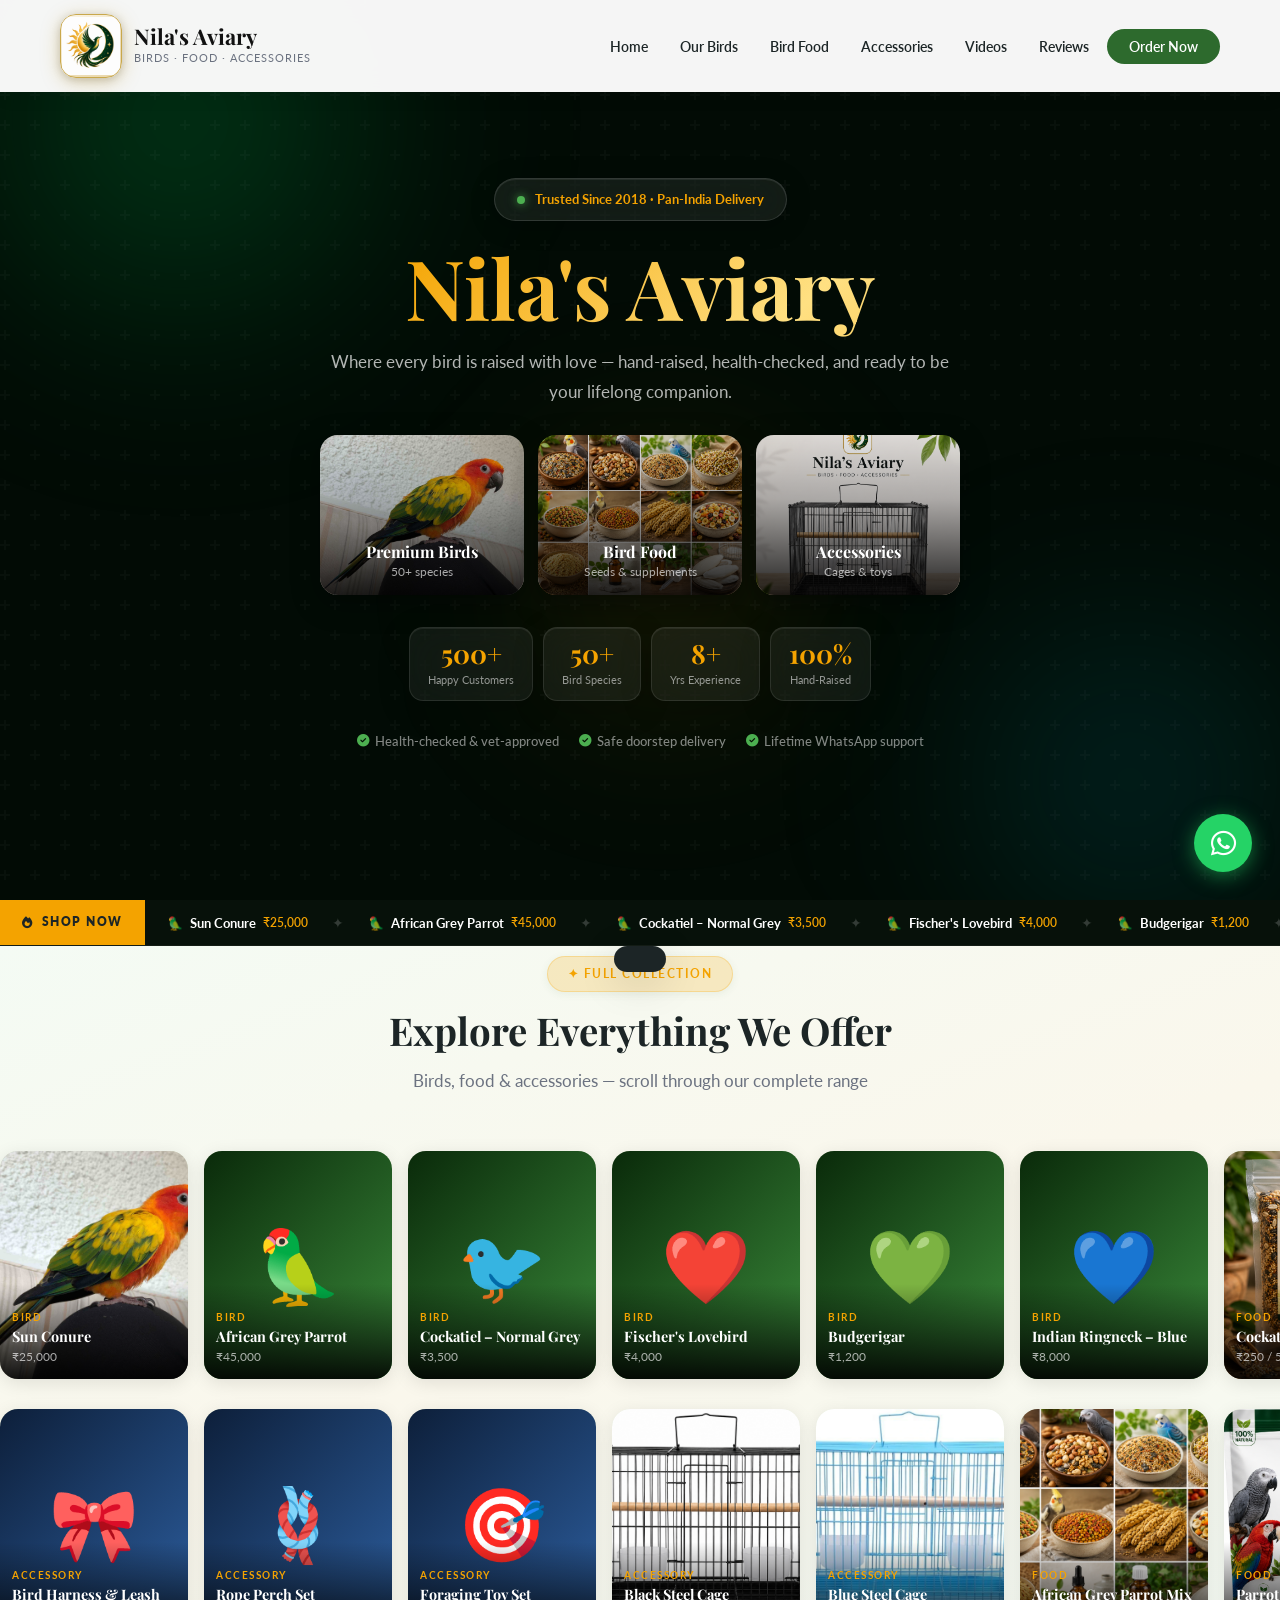
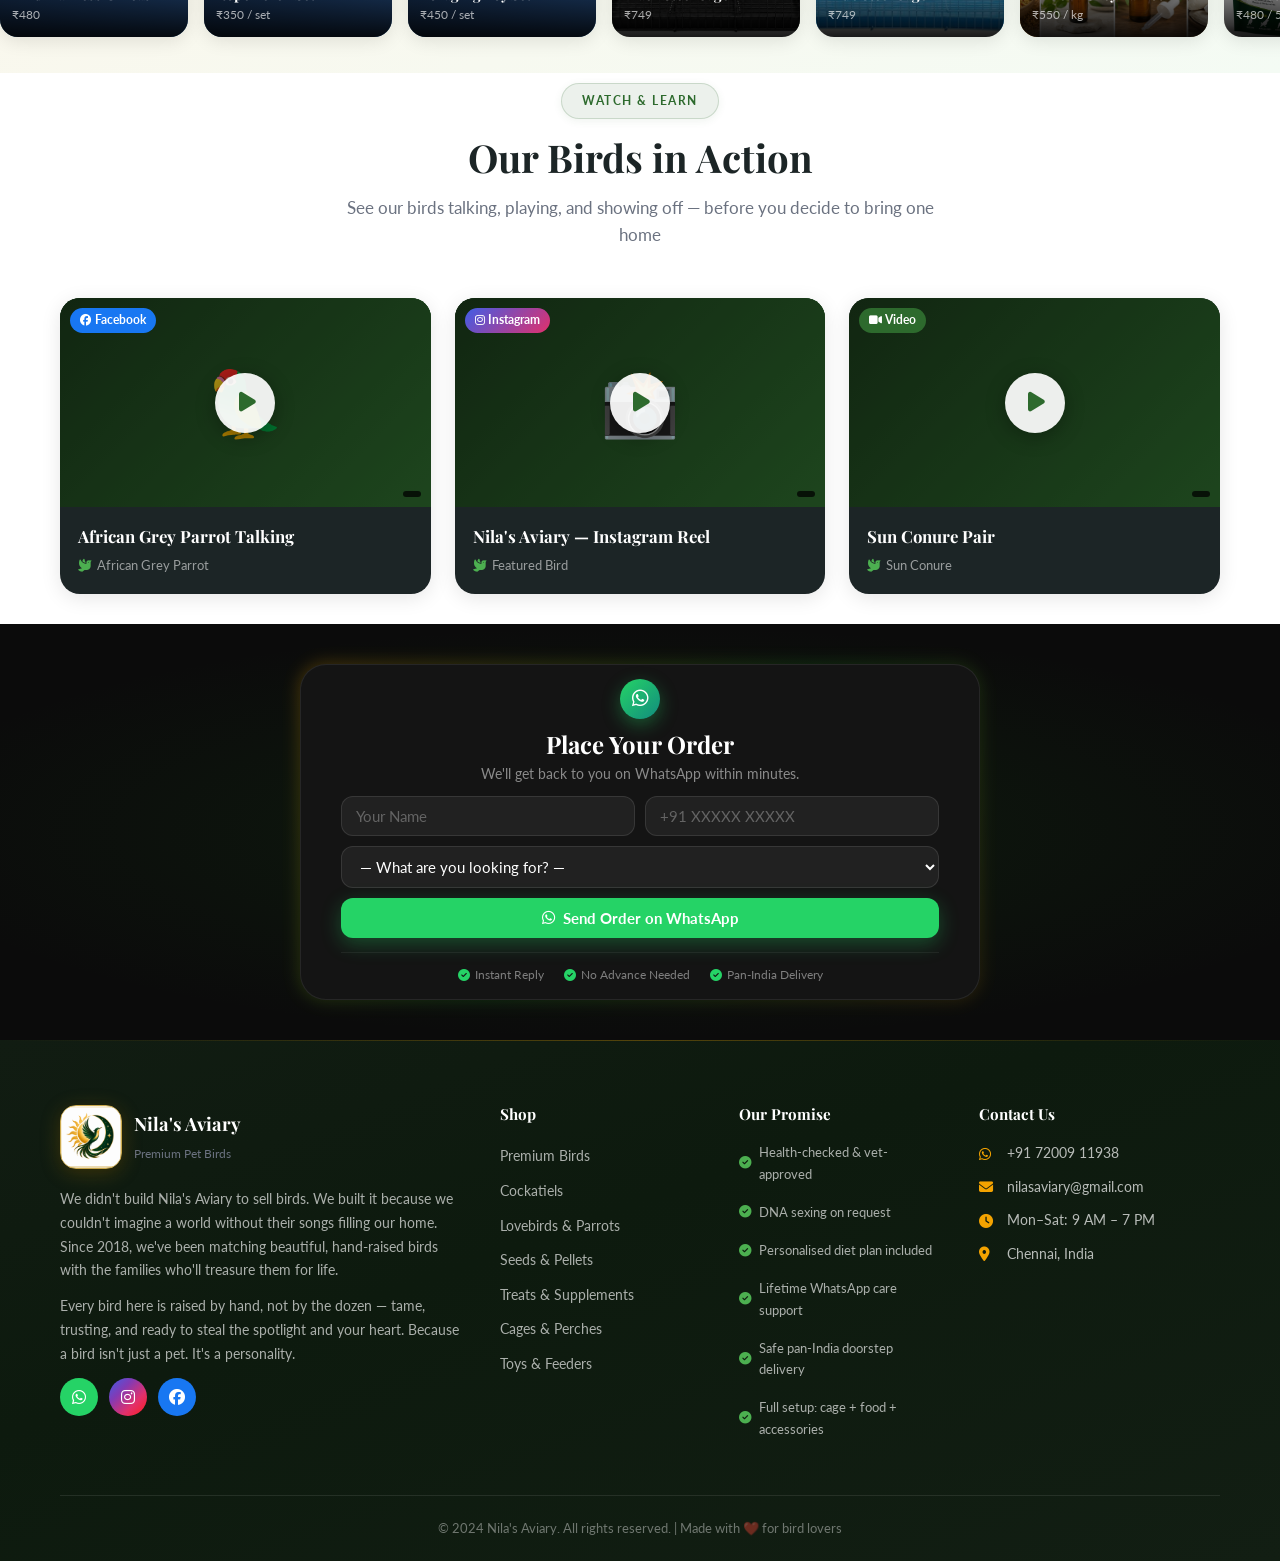
==== commit 3fdd3258: "Update location to Chennai, India Co-Authored-By: Claude Sonnet 4.6 <noreply@anthropic.com>" ====
--- a/index.html
+++ b/index.html
@@ -222,7 +222,7 @@
                     <p><i class="fab fa-whatsapp"></i> +91 72009 11938</p>
                     <p><i class="fas fa-envelope"></i> nilasaviary@gmail.com</p>
                     <p><i class="fas fa-clock"></i> Mon–Sat: 9 AM – 7 PM</p>
-                    <p><i class="fas fa-map-marker-alt"></i> Your City, India</p>
+                    <p><i class="fas fa-map-marker-alt"></i> Chennai, India</p>
                 </div>
             </div>
             <div class="footer-bottom">
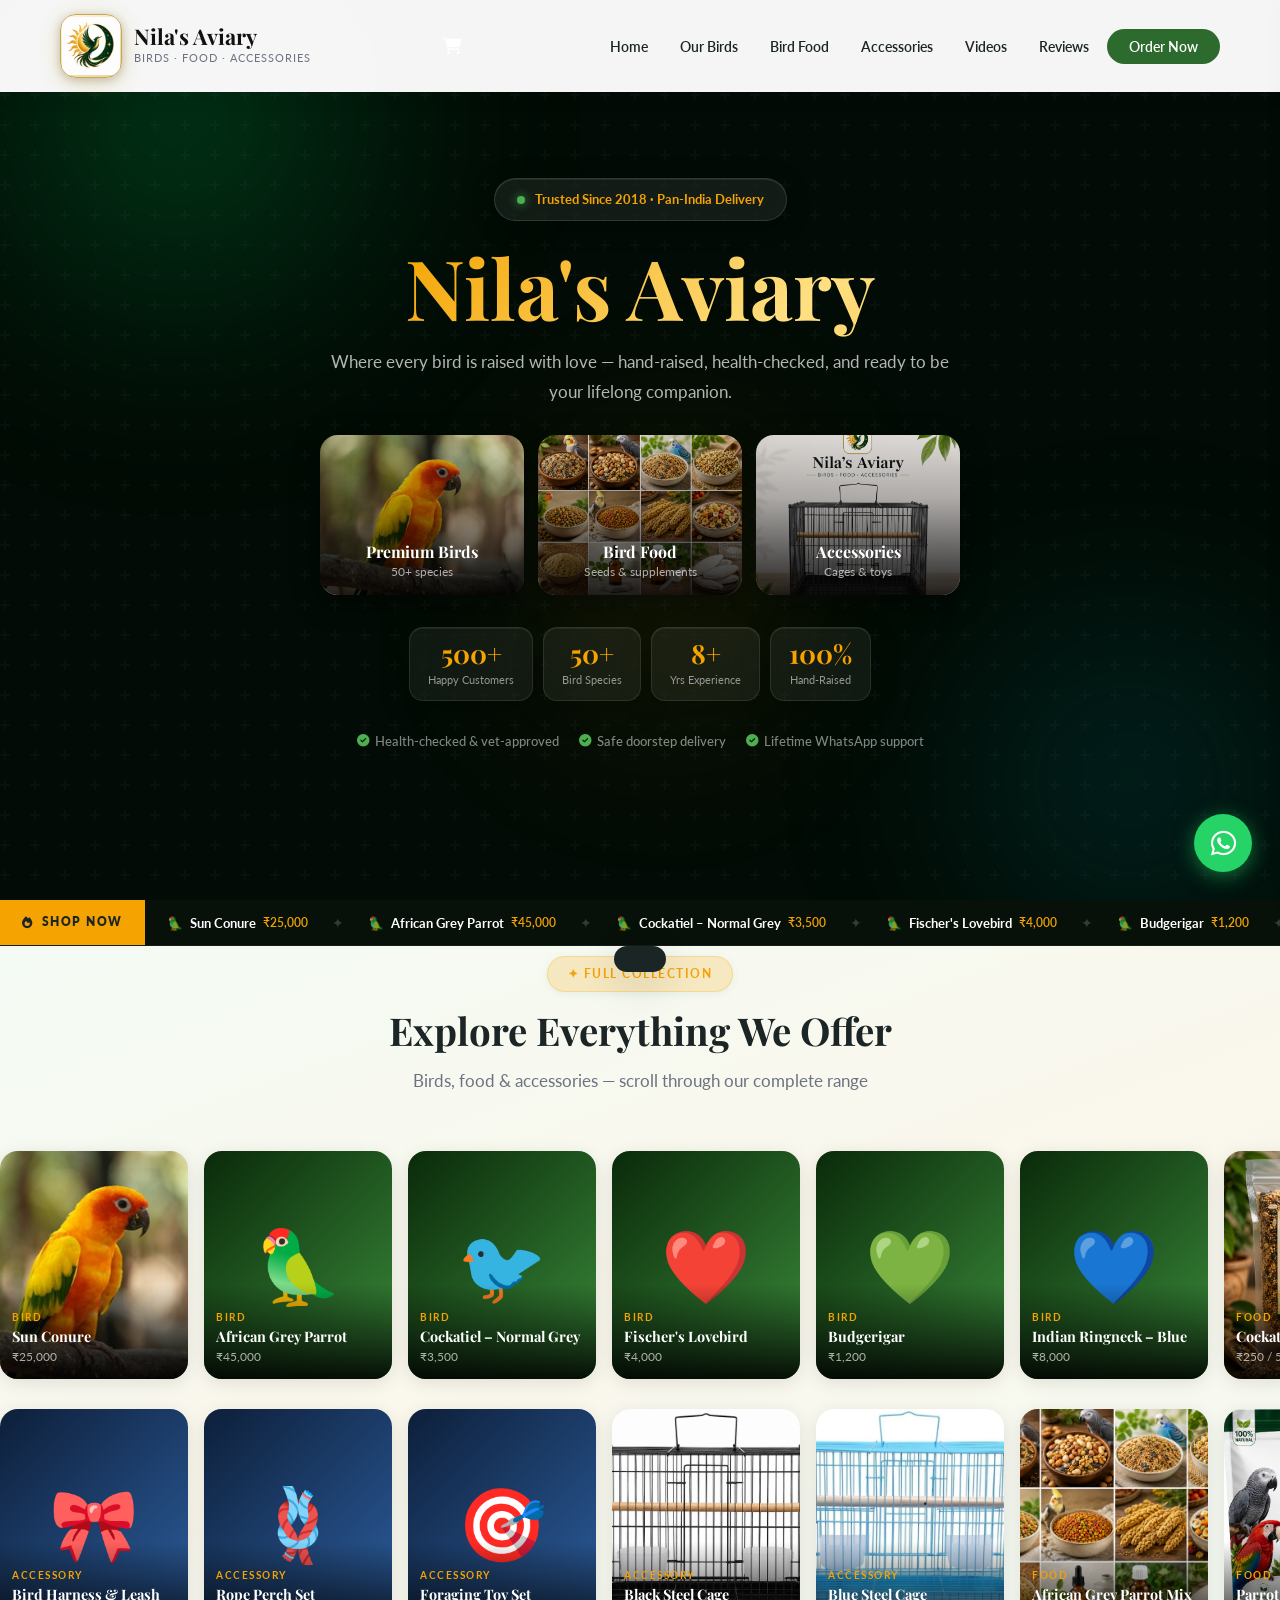
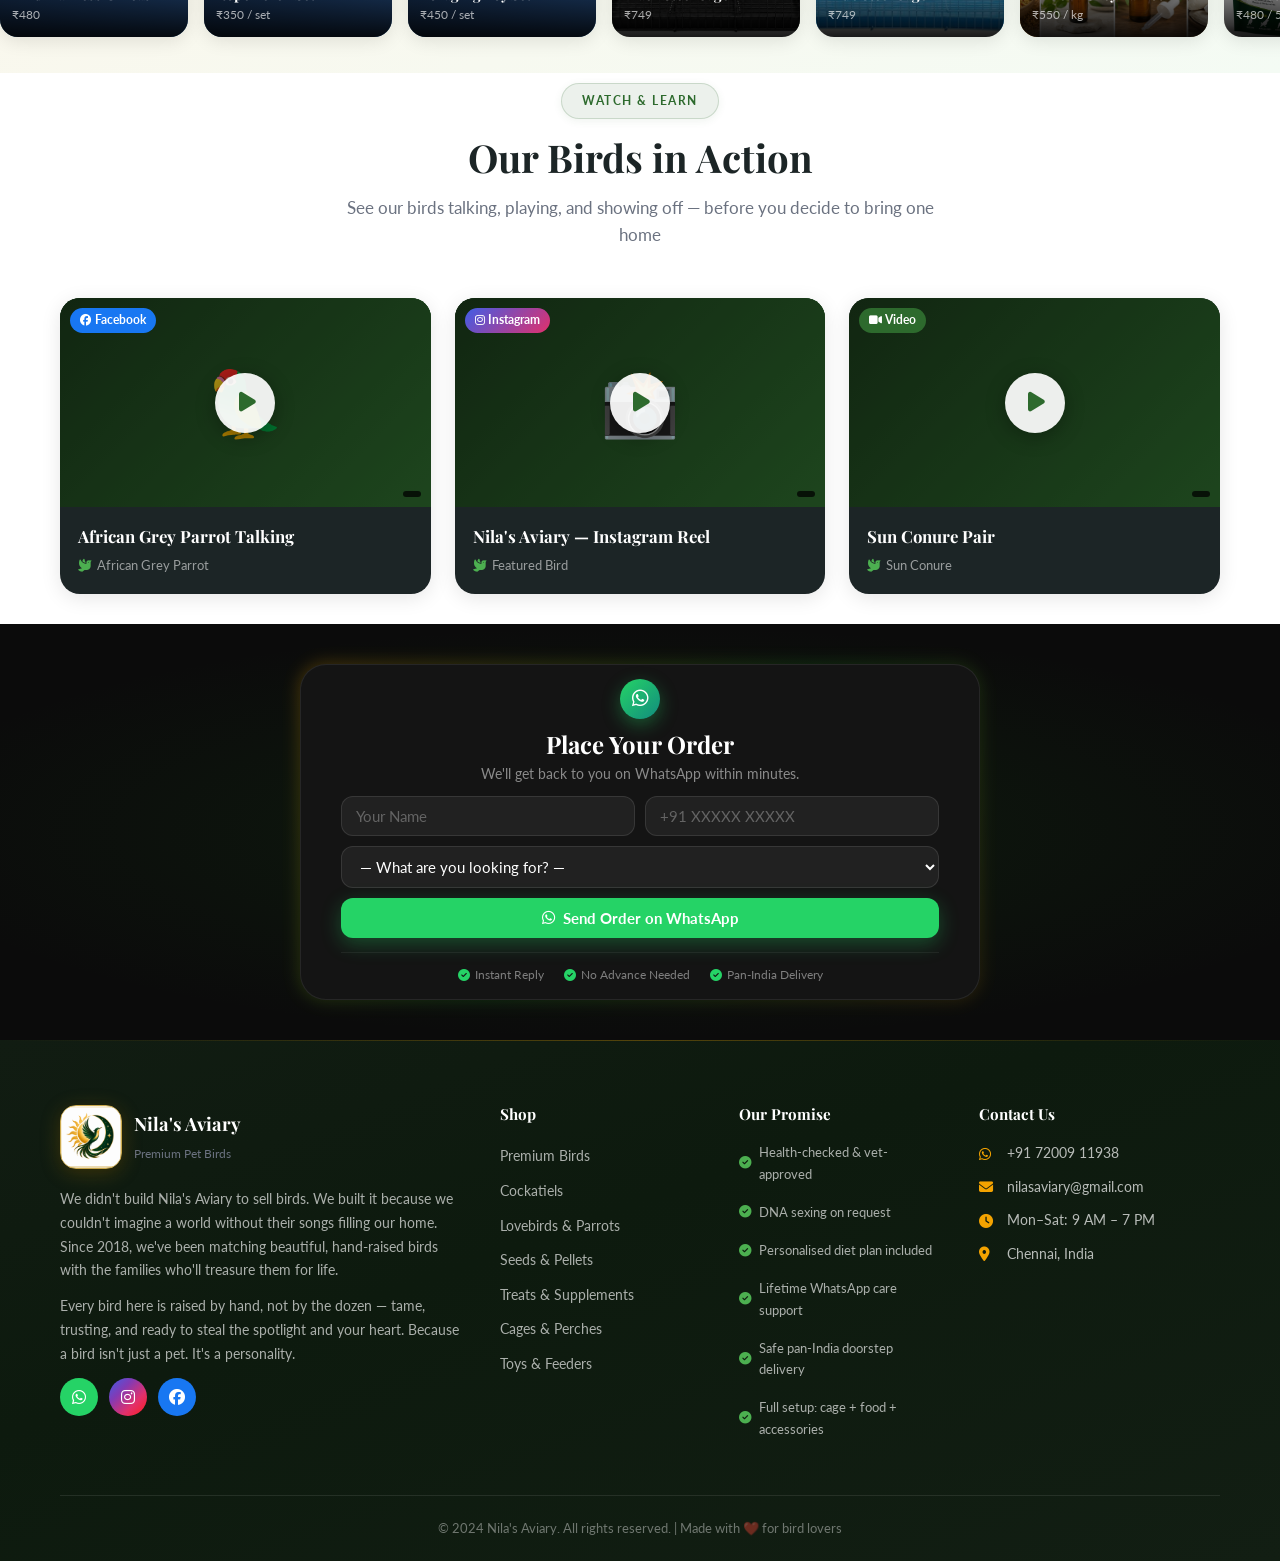
==== commit 5b189455: "Add cart, checkout, and Razorpay payment integration - cart.js: localStorage cart with drawer UI inj" ====
--- a/index.html
+++ b/index.html
@@ -244,6 +244,7 @@
     <!-- ===== TOAST ===== -->
     <div class="toast" id="toast"></div>
 
+    <script src="cart.js"></script>
     <script src="script.js"></script>
 </body>
 </html>
--- a/styles.css
+++ b/styles.css
@@ -1407,3 +1407,229 @@
 @media (max-width: 640px) {
     .reviews-cta-inner { flex-direction: column; text-align: center; }
 }
+
+/* ============================================
+   CART NAV BUTTON
+   ============================================ */
+.cart-nav-btn {
+    position: relative; background: none; border: none; cursor: pointer;
+    padding: 7px 9px; color: #fff; font-size: 1.05rem;
+    display: flex; align-items: center; border-radius: 8px;
+    transition: var(--t); margin-right: 2px;
+}
+.navbar.scrolled .cart-nav-btn { color: var(--dark); }
+.cart-nav-btn:hover { background: rgba(255,255,255,.12); }
+.navbar.scrolled .cart-nav-btn:hover { background: rgba(0,0,0,.06); }
+.cart-badge {
+    position: absolute; top: 1px; right: 1px;
+    background: var(--orange); color: #fff;
+    font-size: .6rem; font-weight: 800;
+    min-width: 16px; height: 16px; border-radius: 50px;
+    display: flex; align-items: center; justify-content: center;
+    padding: 0 4px; line-height: 1; pointer-events: none;
+}
+
+/* cart button on product cards */
+.cart-btn { background: var(--green-dark) !important; color: #fff !important; }
+.cart-btn:hover { background: var(--green) !important; transform: scale(1.1); }
+
+/* ============================================
+   CART DRAWER
+   ============================================ */
+.cart-overlay {
+    position: fixed; inset: 0; background: rgba(0,0,0,.5);
+    z-index: 1998; opacity: 0; pointer-events: none; transition: opacity .3s;
+}
+.cart-overlay.open { opacity: 1; pointer-events: all; }
+
+.cart-drawer {
+    position: fixed; top: 0; right: 0; height: 100vh;
+    width: 360px; max-width: 100vw; background: #fff;
+    z-index: 1999; transform: translateX(110%);
+    transition: transform .35s cubic-bezier(.4,0,.2,1);
+    display: flex; flex-direction: column;
+    box-shadow: -6px 0 40px rgba(0,0,0,.18);
+}
+.cart-drawer.open { transform: translateX(0); }
+
+.cart-header {
+    display: flex; align-items: center; justify-content: space-between;
+    padding: 16px 20px; background: var(--green-dark);
+    flex-shrink: 0;
+}
+.cart-title {
+    font-size: .95rem; font-weight: 700; color: #fff;
+    display: flex; align-items: center; gap: 8px; font-family: var(--fb);
+}
+.cart-close {
+    background: none; border: none; cursor: pointer;
+    color: rgba(255,255,255,.7); font-size: 1rem; padding: 6px;
+    border-radius: 6px; transition: var(--t);
+}
+.cart-close:hover { background: rgba(255,255,255,.15); color: #fff; }
+
+.cart-items { flex: 1; overflow-y: auto; padding: 10px 16px; }
+
+.cart-empty {
+    display: flex; flex-direction: column; align-items: center;
+    justify-content: center; height: 100%; padding: 48px 24px; text-align: center;
+}
+.cart-empty i { font-size: 3rem; color: #e0e0e0; margin-bottom: 14px; }
+.cart-empty p { font-size: 1rem; font-weight: 700; color: #999; margin-bottom: 4px; }
+.cart-empty span { font-size: .82rem; color: #bbb; }
+
+.cart-item {
+    display: flex; gap: 12px; align-items: flex-start;
+    padding: 11px 0; border-bottom: 1px solid #f2f2f2;
+}
+.ci-img {
+    width: 58px; height: 58px; border-radius: 10px; overflow: hidden;
+    flex-shrink: 0; background: #f7f7f7;
+    display: flex; align-items: center; justify-content: center;
+}
+.ci-img img { width: 100%; height: 100%; object-fit: cover; }
+.ci-emoji { font-size: 1.8rem; display: flex; align-items: center; justify-content: center; width: 100%; height: 100%; }
+
+.ci-info { flex: 1; min-width: 0; }
+.ci-name  { font-size: .84rem; font-weight: 600; color: #222; margin-bottom: 3px; line-height: 1.3; white-space: nowrap; overflow: hidden; text-overflow: ellipsis; }
+.ci-price { font-size: .88rem; color: var(--green-dark); font-weight: 700; margin-bottom: 8px; }
+.ci-qty   { display: flex; align-items: center; gap: 8px; }
+.ci-qty button {
+    width: 26px; height: 26px; border-radius: 50%;
+    border: 1.5px solid #e0e0e0; background: #fff;
+    cursor: pointer; font-size: .65rem; color: #555;
+    display: flex; align-items: center; justify-content: center; transition: var(--t);
+}
+.ci-qty button:hover { border-color: var(--green-dark); color: var(--green-dark); }
+.ci-qty span { font-size: .88rem; font-weight: 700; min-width: 18px; text-align: center; }
+.ci-remove {
+    background: none; border: none; cursor: pointer;
+    color: #d0d0d0; font-size: .82rem; padding: 4px; flex-shrink: 0;
+    transition: var(--t); border-radius: 4px;
+}
+.ci-remove:hover { color: #e74c3c; background: #fff0f0; }
+
+.cart-footer { padding: 14px 18px; border-top: 1px solid #eee; background: #fafafa; flex-shrink: 0; }
+.cart-subtotal {
+    display: flex; justify-content: space-between; align-items: center;
+    margin-bottom: 12px;
+}
+.cart-subtotal span:first-child { font-size: .9rem; color: #666; font-weight: 600; }
+.cart-total-amt { font-size: 1.25rem; font-weight: 800; color: var(--green-dark); }
+
+.btn-cart-checkout {
+    display: flex; align-items: center; justify-content: center; gap: 8px;
+    width: 100%; padding: 13px; border-radius: 12px;
+    background: var(--green-dark); color: #fff;
+    font-weight: 700; font-size: .93rem; text-decoration: none;
+    transition: var(--t); margin-bottom: 8px; font-family: var(--fb);
+}
+.btn-cart-checkout:hover { background: var(--green); }
+.cart-clear-btn {
+    display: block; width: 100%; background: none; border: none;
+    cursor: pointer; color: #bbb; font-size: .78rem; padding: 6px;
+    text-align: center; font-family: var(--fb); transition: var(--t);
+}
+.cart-clear-btn:hover { color: #e74c3c; }
+
+.cart-toast {
+    position: fixed; bottom: 90px; left: 50%; transform: translateX(-50%) translateY(16px);
+    background: #1a1a1a; color: #fff; padding: 10px 22px; border-radius: 50px;
+    font-size: .83rem; font-weight: 600; z-index: 3000;
+    opacity: 0; pointer-events: none; transition: all .3s; white-space: nowrap;
+    max-width: 90vw; text-align: center;
+}
+.cart-toast.show { opacity: 1; transform: translateX(-50%) translateY(0); }
+
+/* ============================================
+   CHECKOUT PAGE
+   ============================================ */
+.checkout-section { padding: 36px 0 80px; background: #f7f7f7; }
+.checkout-grid {
+    display: grid; grid-template-columns: 1fr 1.15fr; gap: 24px; align-items: start;
+}
+.checkout-box {
+    background: #fff; border-radius: 18px; padding: 28px 26px;
+    box-shadow: 0 2px 14px rgba(0,0,0,.07); border: 1px solid #eee;
+}
+.checkout-box h3 {
+    font-size: 1rem; font-weight: 700; color: #333; margin-bottom: 18px;
+    padding-bottom: 12px; border-bottom: 1px solid #f0f0f0;
+    font-family: var(--fb); display: flex; align-items: center; gap: 8px;
+}
+.checkout-box h3 i { color: var(--green-dark); }
+
+.co-item {
+    display: flex; gap: 12px; align-items: center;
+    padding: 10px 0; border-bottom: 1px solid #f5f5f5;
+}
+.co-item-img {
+    width: 52px; height: 52px; border-radius: 10px; overflow: hidden;
+    background: #f5f5f5; flex-shrink: 0;
+    display: flex; align-items: center; justify-content: center;
+}
+.co-item-img img { width: 100%; height: 100%; object-fit: cover; }
+.co-item-info { flex: 1; min-width: 0; }
+.co-item-name { font-size: .87rem; font-weight: 600; color: #333; white-space: nowrap; overflow: hidden; text-overflow: ellipsis; }
+.co-item-sub  { font-size: .78rem; color: #999; margin-top: 2px; }
+.co-item-price { font-size: .92rem; font-weight: 700; color: var(--green-dark); flex-shrink: 0; }
+
+.co-total {
+    display: flex; justify-content: space-between; align-items: center;
+    padding: 16px 0 0; margin-top: 4px; border-top: 2px solid #f0f0f0;
+    font-weight: 700;
+}
+.co-total span:first-child { font-size: 1rem; color: #555; }
+.co-total span:last-child  { font-size: 1.3rem; color: var(--green-dark); }
+.co-delivery-note {
+    font-size: .78rem; color: #aaa; margin-top: 12px;
+    display: flex; align-items: center; gap: 6px;
+}
+.co-delivery-note i { color: var(--green-dark); }
+
+.checkout-form { display: flex; flex-direction: column; gap: 11px; margin-bottom: 18px; }
+.checkout-form input,
+.checkout-form textarea {
+    padding: 11px 15px; border: 1.5px solid #e5e5e5; border-radius: 10px;
+    font-size: .89rem; font-family: var(--fb); outline: none; transition: var(--t);
+    background: #fafafa; color: #333; width: 100%;
+}
+.checkout-form input:focus,
+.checkout-form textarea:focus { border-color: var(--green-dark); background: #fff; box-shadow: 0 0 0 3px rgba(45,106,45,.08); }
+.checkout-form textarea { resize: vertical; min-height: 76px; }
+
+.checkout-or {
+    display: flex; align-items: center; gap: 12px; margin-bottom: 14px;
+    color: #bbb; font-size: .78rem; font-weight: 600;
+}
+.checkout-or::before, .checkout-or::after { content: ''; flex: 1; height: 1px; background: #eee; }
+
+.checkout-actions { display: flex; flex-direction: column; gap: 10px; margin-bottom: 14px; }
+.co-btn {
+    display: flex; align-items: center; justify-content: center; gap: 9px;
+    padding: 14px; border-radius: 12px; border: none; cursor: pointer;
+    font-weight: 700; font-size: .92rem; font-family: var(--fb); transition: var(--t);
+    width: 100%;
+}
+.co-btn-wa  { background: #25d366; color: #fff; }
+.co-btn-wa:hover { background: #1db954; }
+.co-btn-pay { background: #072654; color: #fff; }
+.co-btn-pay:hover { background: #0d3470; }
+
+.co-note {
+    font-size: .76rem; color: #aaa; line-height: 1.8; text-align: center;
+}
+.co-note i { color: var(--green-dark); margin-right: 4px; }
+.co-note strong { color: #666; }
+
+.co-empty-page {
+    text-align: center; padding: 80px 20px;
+}
+.co-empty-page i { font-size: 3.5rem; color: #ddd; display: block; margin-bottom: 16px; }
+.co-empty-page h3 { font-size: 1.4rem; color: #555; margin-bottom: 8px; }
+.co-empty-page p { color: #aaa; }
+
+@media (max-width: 768px) {
+    .checkout-grid { grid-template-columns: 1fr; }
+    .cart-drawer { width: 100vw; }
+}
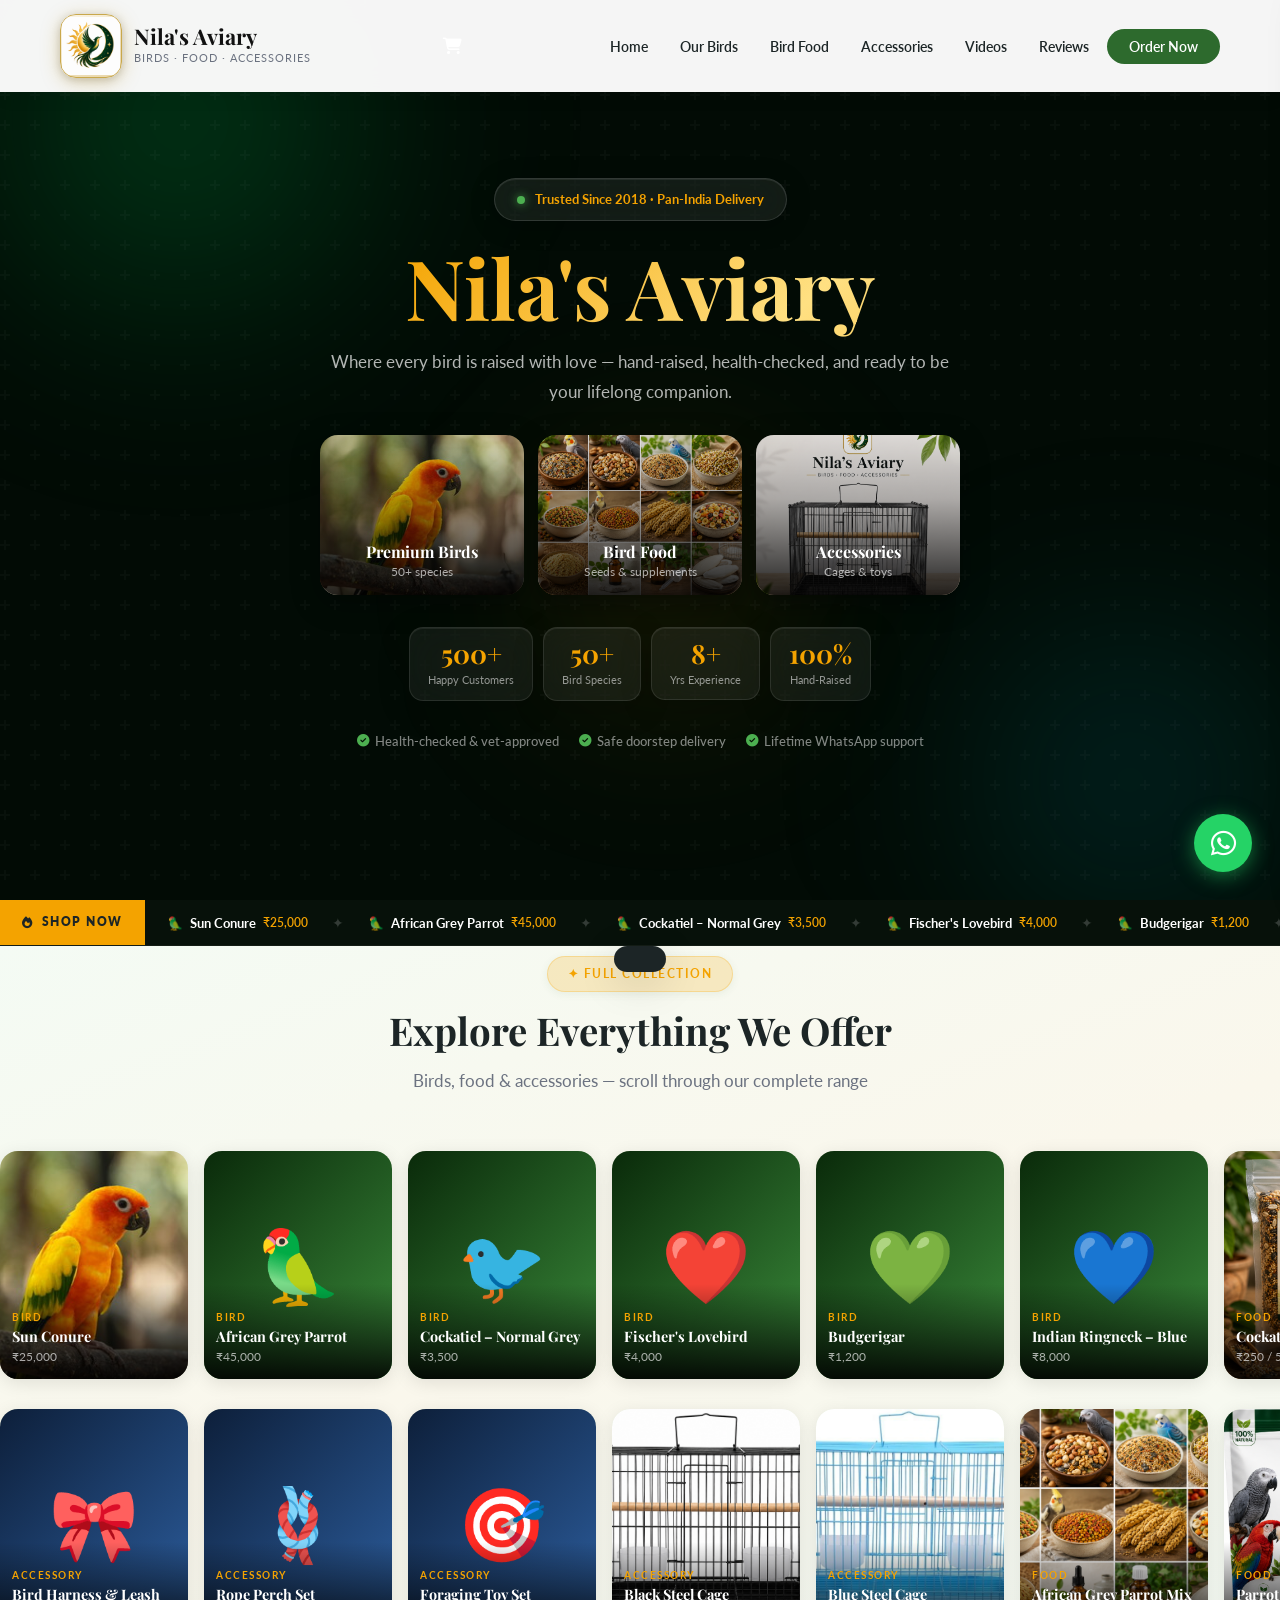
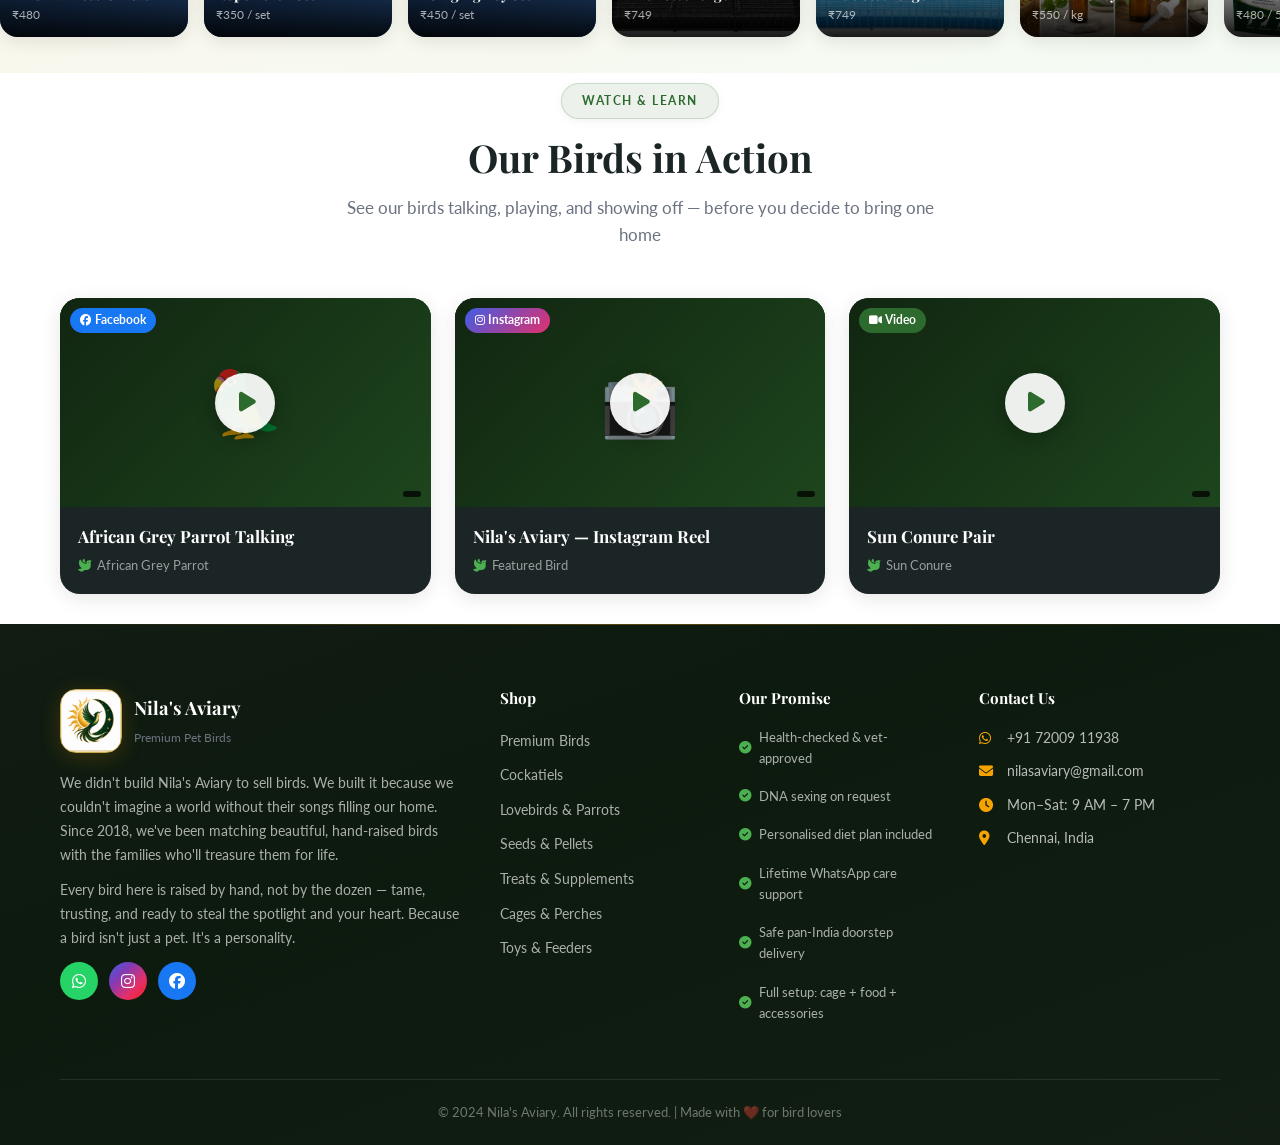
==== commit 176157da: "Move order section to checkout with same dark glow-card design - Remove Place Your Order section fro" ====
--- a/index.html
+++ b/index.html
@@ -35,7 +35,7 @@
                 <li><a href="accessories.html" class="nav-link">Accessories</a></li>
                 <li><a href="#videos" class="nav-link">Videos</a></li>
                 <li><a href="reviews.html" class="nav-link">Reviews</a></li>
-                <li><a href="#order" class="nav-link nav-cta">Order Now</a></li>
+                <li><a href="checkout.html" class="nav-link nav-cta">Order Now</a></li>
             </ul>
         </div>
     </nav>
@@ -143,37 +143,6 @@
     </div>
 
 
-
-    <!-- ===== ORDER SECTION ===== -->
-    <section class="order-section" id="order">
-        <div class="container">
-            <div class="order-card-wrap">
-                <div class="order-card-glow"></div>
-                <div class="order-card-inner">
-                    <div class="order-card-top">
-                        <div class="order-icon"><i class="fab fa-whatsapp"></i></div>
-                        <h2>Place Your Order</h2>
-                        <p>We'll get back to you on WhatsApp within minutes.</p>
-                    </div>
-                    <form id="orderForm" class="order-grid-form">
-                        <input type="text" id="orderName" required placeholder="Your Name">
-                        <input type="tel" id="orderPhone" required placeholder="+91 XXXXX XXXXX">
-                        <select id="orderBird" required class="order-select-full">
-                            <option value="">— What are you looking for? —</option>
-                        </select>
-                        <button type="submit" class="btn btn-whatsapp order-submit">
-                            <i class="fab fa-whatsapp"></i> Send Order on WhatsApp
-                        </button>
-                    </form>
-                    <div class="order-trust">
-                        <span><i class="fas fa-check-circle"></i> Instant Reply</span>
-                        <span><i class="fas fa-check-circle"></i> No Advance Needed</span>
-                        <span><i class="fas fa-check-circle"></i> Pan-India Delivery</span>
-                    </div>
-                </div>
-            </div>
-        </div>
-    </section>
 
     <!-- ===== FOOTER ===== -->
     <footer class="footer">
--- a/styles.css
+++ b/styles.css
@@ -1387,6 +1387,30 @@
 .page-hero p  { color: rgba(255,255,255,.75); font-size: .92rem; max-width: 520px; margin: 0 auto; }
 .food-page-hero    { background: linear-gradient(135deg, #3d2800, #7a5200); }
 .acc-page-hero     { background: linear-gradient(135deg, #0d1b2a, #1a3a5c); }
+
+/* ---- Birds page-hero — floating feature images (no size change) ---- */
+.birds-page-hero { position: relative; overflow: hidden; }
+
+.bph-imgs { position: absolute; inset: 0; pointer-events: none; }
+.bph-img {
+    position: absolute; border-radius: 50%; overflow: hidden;
+    border: 2.5px solid rgba(255,255,255,.22);
+    box-shadow: 0 10px 32px rgba(0,0,0,.4);
+}
+.bph-img img { width: 100%; height: 100%; object-fit: cover; display: block; }
+
+.bi-1 { width: 105px; height: 105px; right: 6%;  top: 18%; animation: bphFloat 4.5s ease-in-out infinite; }
+.bi-2 { width: 80px;  height: 80px;  right: 16%; bottom: 14%; animation: bphFloat 4.5s ease-in-out infinite 1.4s; }
+.bi-3 { width: 62px;  height: 62px;  right: 4%;  bottom: 18%; animation: bphFloat 4.5s ease-in-out infinite 2.5s; }
+
+@keyframes bphFloat {
+    0%, 100% { transform: translateY(0); }
+    50%       { transform: translateY(-9px); }
+}
+
+@media (max-width: 768px) {
+    .bph-imgs { display: none; }
+}
 .reviews-page-hero { background: linear-gradient(135deg, #2a1a00, #5a3800); }
 
 /* Reviews CTA strip (home page) */
@@ -1429,9 +1453,34 @@
     padding: 0 4px; line-height: 1; pointer-events: none;
 }
 
-/* cart button on product cards */
-.cart-btn { background: var(--green-dark) !important; color: #fff !important; }
-.cart-btn:hover { background: var(--green) !important; transform: scale(1.1); }
+/* inline qty control on product cards */
+.card-qty-wrap { display: flex; align-items: center; }
+
+.qty-add-btn {
+    width: 34px; height: 34px; border-radius: 50%;
+    background: var(--green-dark); color: #fff; border: none;
+    cursor: pointer; font-size: .9rem; display: flex;
+    align-items: center; justify-content: center; transition: var(--t);
+}
+.qty-add-btn:hover { background: var(--green); transform: scale(1.08); }
+
+.qty-ctrl {
+    display: flex; align-items: center;
+    background: #f4f4f4; border-radius: 50px;
+    border: 1.5px solid #e0e0e0;
+}
+.qty-btn {
+    width: 30px; height: 30px; border: none; background: transparent;
+    cursor: pointer; font-size: .6rem; color: #444;
+    display: flex; align-items: center; justify-content: center;
+    transition: var(--t); border-radius: 50px;
+}
+.qty-btn:hover { background: var(--green-dark); color: #fff; }
+.qty-num {
+    min-width: 22px; text-align: center;
+    font-size: .88rem; font-weight: 700; color: #111;
+    font-family: var(--fb);
+}
 
 /* ============================================
    CART DRAWER
@@ -1625,11 +1674,78 @@
 .co-empty-page {
     text-align: center; padding: 80px 20px;
 }
-.co-empty-page i { font-size: 3.5rem; color: #ddd; display: block; margin-bottom: 16px; }
-.co-empty-page h3 { font-size: 1.4rem; color: #555; margin-bottom: 8px; }
-.co-empty-page p { color: #aaa; }
+.co-empty-page i { font-size: 3.5rem; color: rgba(255,255,255,.2); display: block; margin-bottom: 16px; }
+.co-empty-page h3 { font-size: 1.4rem; color: rgba(255,255,255,.7); margin-bottom: 8px; }
+.co-empty-page p { color: rgba(255,255,255,.4); }
+
+/* ---- Checkout page (dark card) ---- */
+.co-page { padding-top: 90px; min-height: 100vh; }
+.co-card-wide { max-width: 860px; }
+
+.co-body-grid {
+    display: grid; grid-template-columns: 1fr 1fr;
+    gap: 24px; text-align: left; margin-bottom: 16px;
+}
+.co-section-label {
+    font-size: .72rem; font-weight: 700; color: rgba(255,255,255,.4);
+    text-transform: uppercase; letter-spacing: .8px;
+    margin-bottom: 12px; padding-bottom: 8px;
+    border-bottom: 1px solid rgba(255,255,255,.06);
+}
+
+/* Summary items */
+.co-dark-item {
+    display: flex; gap: 10px; align-items: center;
+    padding: 8px 0; border-bottom: 1px solid rgba(255,255,255,.05);
+}
+.co-dark-item-img {
+    width: 44px; height: 44px; border-radius: 8px; overflow: hidden;
+    background: rgba(255,255,255,.08); flex-shrink: 0;
+    display: flex; align-items: center; justify-content: center; font-size: 1.5rem;
+}
+.co-dark-item-img img { width: 100%; height: 100%; object-fit: cover; }
+.co-dark-item-info { flex: 1; min-width: 0; }
+.co-dark-item-name  { font-size: .82rem; font-weight: 600; color: rgba(255,255,255,.85); white-space: nowrap; overflow: hidden; text-overflow: ellipsis; }
+.co-dark-item-sub   { font-size: .74rem; color: rgba(255,255,255,.35); margin-top: 1px; }
+.co-dark-item-price { font-size: .86rem; font-weight: 700; color: #25d366; flex-shrink: 0; }
+
+.co-dark-total {
+    display: flex; justify-content: space-between; align-items: center;
+    padding: 12px 0 8px; border-top: 1px solid rgba(255,255,255,.08); margin-top: 4px;
+}
+.co-dark-total span:first-child { font-size: .88rem; color: rgba(255,255,255,.45); font-weight: 600; }
+.co-dark-total span:last-child  { font-size: 1.2rem; font-weight: 800; color: #25d366; }
+
+.co-delivery-note { font-size: .74rem; color: rgba(255,255,255,.3); display: flex; align-items: center; gap: 5px; margin-top: 6px; }
+.co-delivery-note i { color: #25d366; }
+
+/* Form inputs inherit order-grid-form dark style */
+.co-details-form textarea {
+    resize: vertical; min-height: 68px; grid-column: 1 / -1;
+}
+.co-details-form input:last-of-type { grid-column: 1 / -1; }
+
+/* Payment buttons */
+.co-pay-label {
+    font-size: .72rem; font-weight: 700; color: rgba(255,255,255,.35);
+    text-transform: uppercase; letter-spacing: .8px; margin: 14px 0 8px;
+}
+.co-pay-btns { display: grid; grid-template-columns: 1fr 1fr; gap: 10px; }
+.co-pay-btn {
+    padding: 12px; border-radius: 12px; border: none; cursor: pointer;
+    font-weight: 700; font-size: .88rem; font-family: var(--fb);
+    display: flex; align-items: center; justify-content: center; gap: 7px;
+    transition: var(--t);
+}
+.co-pay-online {
+    background: rgba(255,255,255,.08); color: rgba(255,255,255,.8);
+    border: 1.5px solid rgba(255,255,255,.12);
+}
+.co-pay-online:hover { background: rgba(255,255,255,.14); }
 
 @media (max-width: 768px) {
     .checkout-grid { grid-template-columns: 1fr; }
     .cart-drawer { width: 100vw; }
-}
+    .co-body-grid { grid-template-columns: 1fr; }
+    .co-pay-btns  { grid-template-columns: 1fr; }
+}
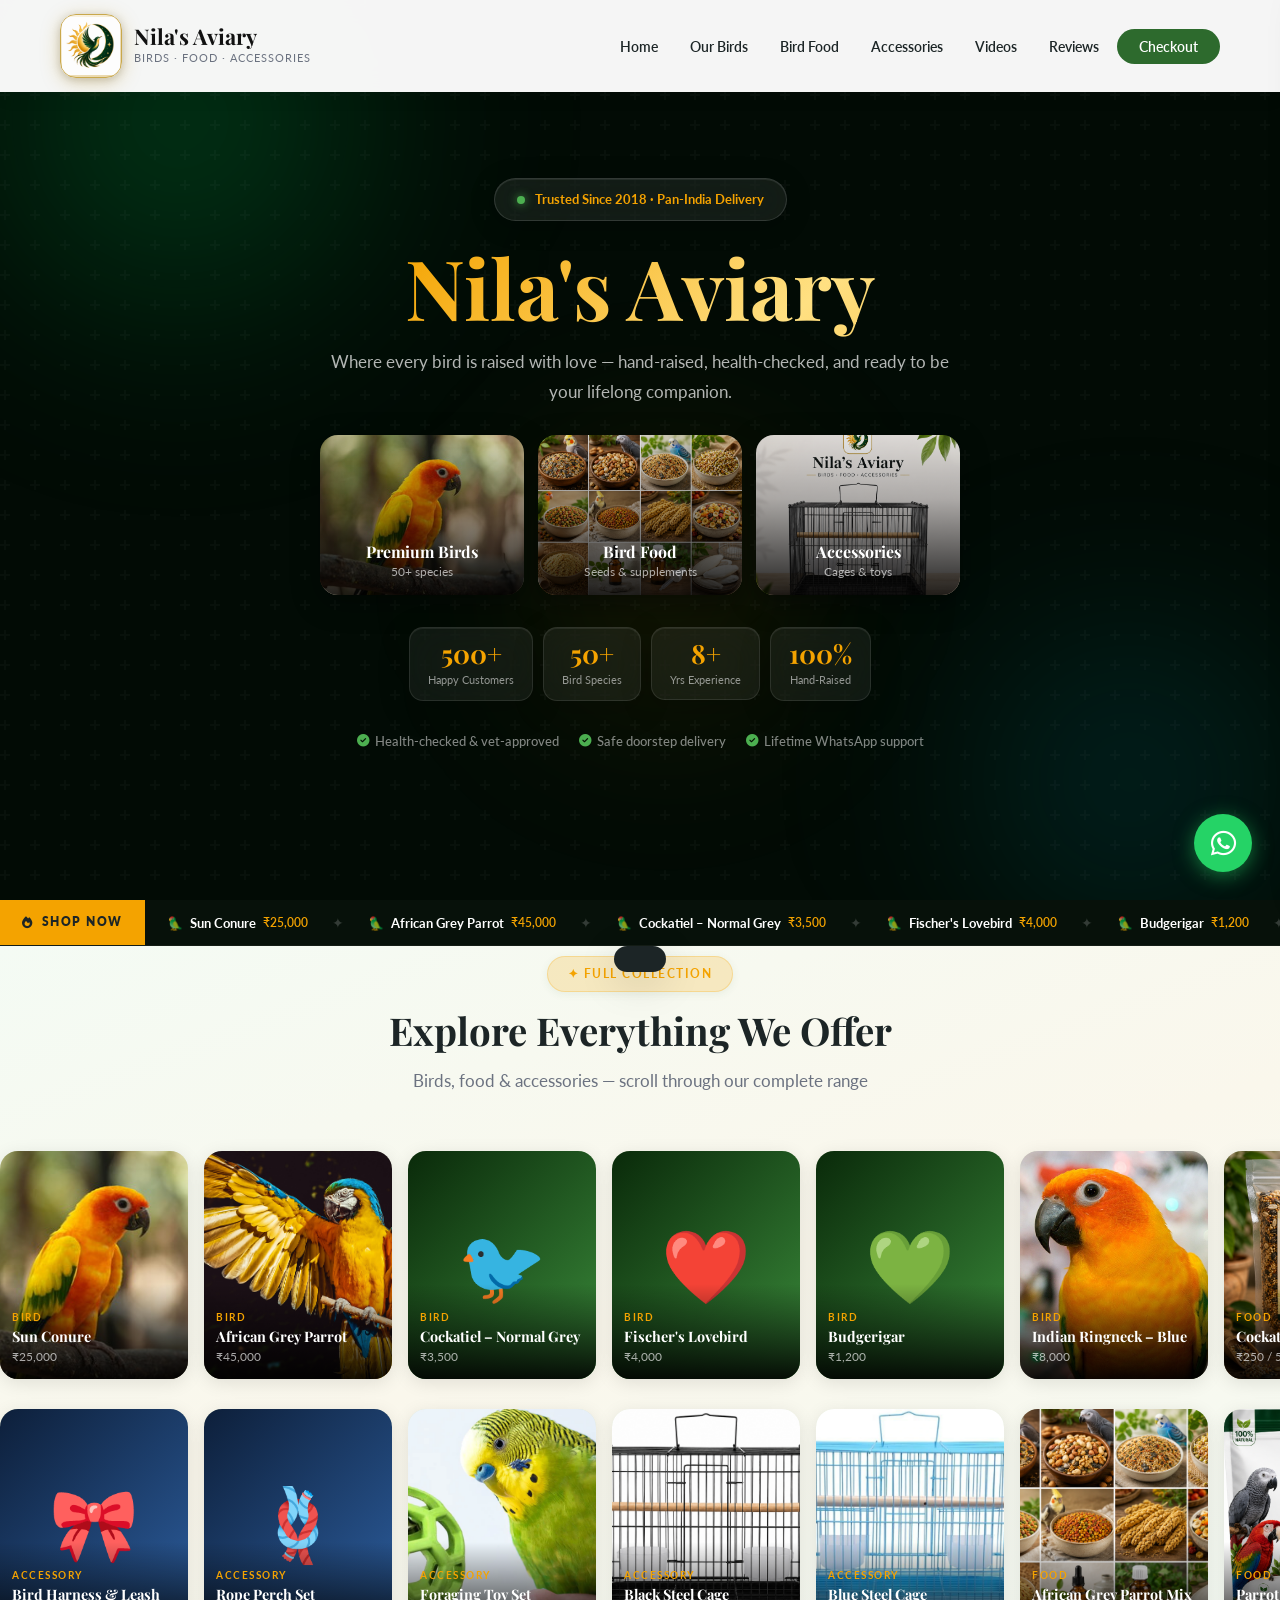
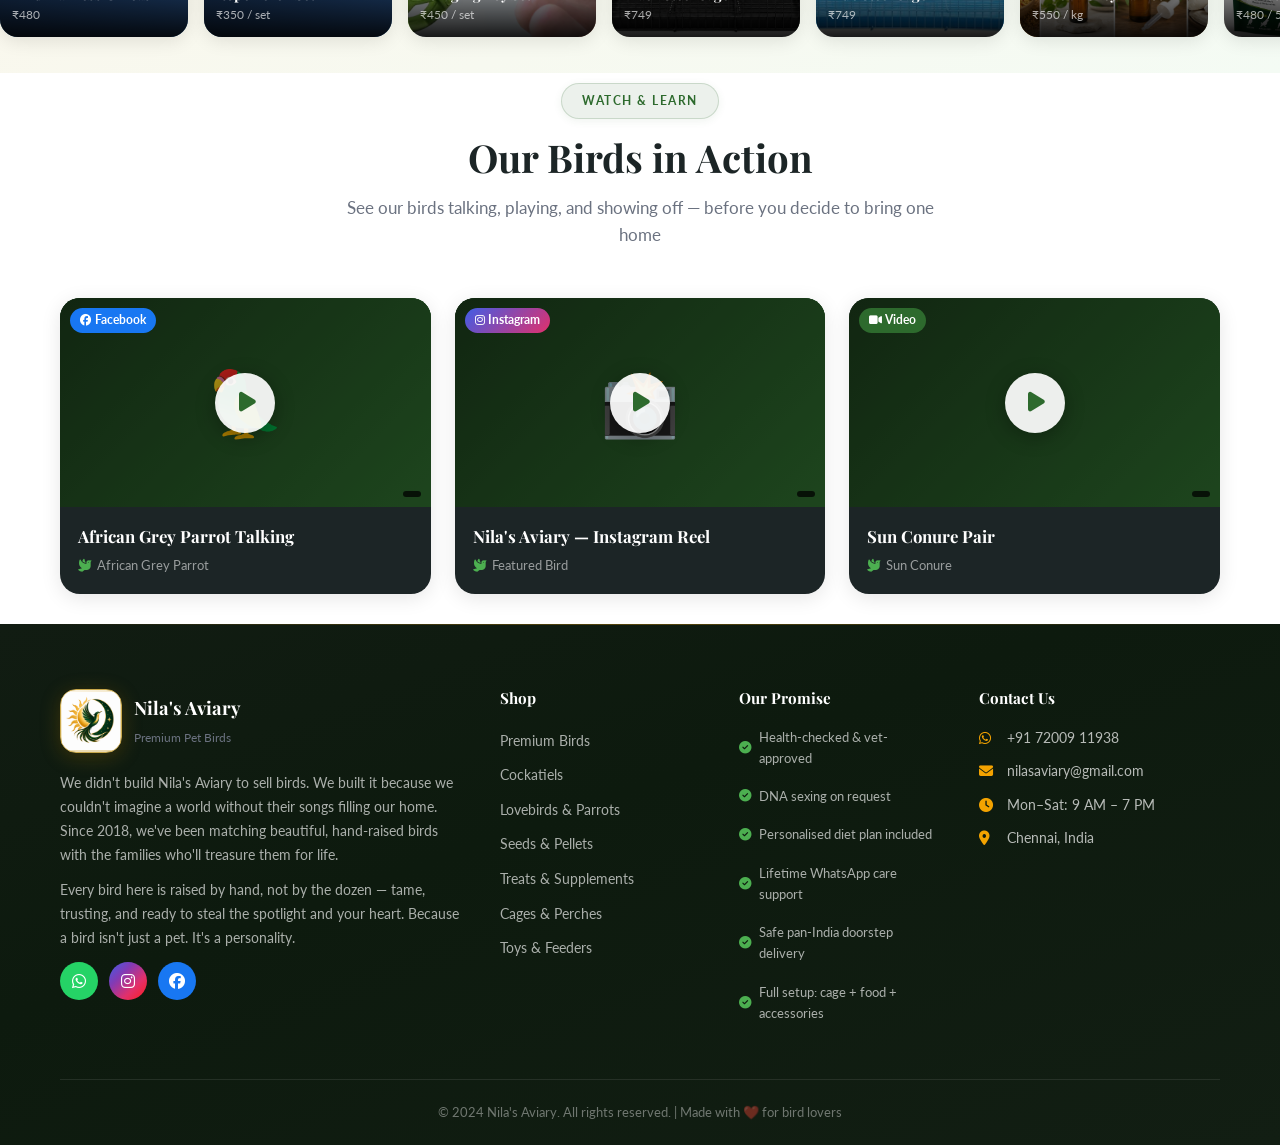
==== commit 16657f92: "UI polish: nav, heroes, cart, filters, and image links - Rename 'Order Now' to 'Checkout' across all" ====
--- a/index.html
+++ b/index.html
@@ -35,7 +35,7 @@
                 <li><a href="accessories.html" class="nav-link">Accessories</a></li>
                 <li><a href="#videos" class="nav-link">Videos</a></li>
                 <li><a href="reviews.html" class="nav-link">Reviews</a></li>
-                <li><a href="checkout.html" class="nav-link nav-cta">Order Now</a></li>
+                <li><a href="checkout.html" class="nav-link nav-cta">Checkout</a></li>
             </ul>
         </div>
     </nav>
--- a/styles.css
+++ b/styles.css
@@ -95,10 +95,12 @@
 .brand-aviary { color: #111; }
 .brand-tagline { font-size: .68rem; color: var(--gray); letter-spacing: 1px; text-transform: uppercase; margin-top: 2px; }
 .nav-menu { display: flex; list-style: none; align-items: center; gap: 4px; }
-.nav-link { padding: 8px 14px; border-radius: 8px; font-weight: 600; font-size: .88rem; color: var(--dark); transition: var(--t); }
+.nav-link { padding: 8px 14px; border-radius: 8px; font-weight: 600; font-size: .88rem; color: var(--dark); transition: var(--t); text-decoration: none; }
 .nav-link:hover { color: var(--green); background: rgba(45,106,45,.08); }
+.nav-link:active { color: var(--green-dark); background: rgba(45,106,45,.15); }
 .nav-cta { background: var(--green); color: #fff !important; border-radius: 50px; padding: 9px 22px; }
 .nav-cta:hover { background: var(--green-dark) !important; color: #fff !important; transform: translateY(-2px); }
+.nav-cta:active { background: var(--green-dark) !important; color: #fff !important; transform: translateY(0); }
 .nav-toggle { display: none; background: none; border: none; font-size: 1.4rem; cursor: pointer; color: var(--dark); padding: 5px; }
 
 /* ============================================
@@ -185,7 +187,9 @@
     border-radius: 18px; overflow: hidden;
     cursor: pointer; transition: var(--t);
     box-shadow: 0 8px 28px rgba(0,0,0,.4);
-}
+    text-decoration: none; display: block;
+}
+.hcat-card:active { transform: translateY(-2px) scale(.98); box-shadow: 0 6px 20px rgba(0,0,0,.4); }
 .hcat-card:hover { transform: translateY(-5px); box-shadow: 0 16px 40px rgba(0,0,0,.55); }
 .hcat-card img { position: absolute; inset: 0; width: 100%; height: 100%; object-fit: cover; }
 .hcat-fb {
@@ -634,20 +638,21 @@
    ============================================ */
 .birds-section {
     padding: 30px 0 60px; position: relative;
-    background: #f7f7f7;
-}
-
-
-.filter-bar { display: flex; gap: 8px; flex-wrap: wrap; margin: 0 0 14px; justify-content: center; }
+    background: linear-gradient(160deg, #e8f5e9 0%, #f1f8e9 50%, #e0f2f1 100%);
+}
+
+
+.filter-bar { display: flex; gap: 10px; flex-wrap: wrap; margin: 0 0 18px; justify-content: center; }
 .filter-btn {
-    padding: 7px 18px; border-radius: 50px;
-    border: 1.5px solid #ddd;
-    background: #fff; color: #555;
-    font-weight: 600; font-size: .8rem;
+    padding: 8px 22px; border-radius: 50px;
+    border: 2px solid #ccc;
+    background: #fff; color: #2d6a2d;
+    font-weight: 700; font-size: .82rem; letter-spacing: .3px;
     cursor: pointer; transition: var(--t); font-family: var(--fb);
-}
-.filter-btn:hover { border-color: var(--green-dark); color: var(--green-dark); }
-.filter-btn.active { background: var(--green-dark); border-color: var(--green-dark); color: #fff; }
+    box-shadow: 0 2px 8px rgba(0,0,0,.08);
+}
+.filter-btn:hover { background: #f0f0f0; border-color: #2d6a2d; }
+.filter-btn.active { background: #2d6a2d; color: #fff; border-color: #2d6a2d; box-shadow: 0 4px 14px rgba(45,106,45,.35); }
 
 .search-bar { position: relative; width: 100%; max-width: 380px; margin: 0 auto 24px; display: block; }
 .search-bar i { position: absolute; left: 14px; top: 50%; transform: translateY(-50%); color: #aaa; font-size: .78rem; }
@@ -885,7 +890,7 @@
 .order-card-inner {
     position: relative; background: #141414;
     border: 1px solid rgba(255,255,255,.08);
-    border-radius: 26px; padding: 14px 40px;
+    border-radius: 26px; padding: 12px 40px 20px;
     text-align: center;
 }
 
@@ -905,16 +910,19 @@
     gap: 10px; margin-bottom: 14px;
 }
 .order-grid-form input,
-.order-grid-form select {
+.order-grid-form select,
+.order-grid-form textarea {
     padding: 10px 14px;
     border: 1.5px solid rgba(255,255,255,.1); border-radius: 12px;
     background: rgba(255,255,255,.06); color: #fff;
     font-size: .92rem; font-family: var(--fb); outline: none; transition: var(--t);
 }
-.order-grid-form input::placeholder { color: rgba(255,255,255,.3); }
+.order-grid-form input::placeholder,
+.order-grid-form textarea::placeholder { color: rgba(255,255,255,.3); }
 .order-grid-form select option { background: #141414; color: #fff; }
 .order-grid-form input:focus,
-.order-grid-form select:focus {
+.order-grid-form select:focus,
+.order-grid-form textarea:focus {
     border-color: #25d366; background: rgba(255,255,255,.09);
     box-shadow: 0 0 0 3px rgba(37,211,102,.12);
 }
@@ -1385,13 +1393,29 @@
 .page-hero .tag { margin-bottom: 10px; }
 .page-hero h1 { font-size: 2.2rem; color: #fff; margin-bottom: 8px; }
 .page-hero p  { color: rgba(255,255,255,.75); font-size: .92rem; max-width: 520px; margin: 0 auto; }
-.food-page-hero    { background: linear-gradient(135deg, #3d2800, #7a5200); }
-.acc-page-hero     { background: linear-gradient(135deg, #0d1b2a, #1a3a5c); }
-
-/* ---- Birds page-hero — floating feature images (no size change) ---- */
-.birds-page-hero { position: relative; overflow: hidden; }
-
-.bph-imgs { position: absolute; inset: 0; pointer-events: none; }
+.food-page-hero {
+    position: relative;
+    background: url('images/food/Mixedseeds.jpg') center center/cover no-repeat;
+}
+.food-page-hero::before {
+    content: ''; position: absolute; inset: 0; pointer-events: none; z-index: 0;
+    background: rgba(0,0,0,.48);
+}
+.food-page-hero .container { position: relative; z-index: 1; }
+.acc-page-hero { background: linear-gradient(135deg, #0d1b2a, #1a3a5c); }
+
+/* ---- Birds page-hero — our_bird background + floating circles ---- */
+.birds-page-hero {
+    position: relative; overflow: hidden;
+    background: url('images/our_bird.jpg') center 2%/cover no-repeat;
+}
+.birds-page-hero::before {
+    content: ''; position: absolute; inset: 0; pointer-events: none; z-index: 0;
+    background: rgba(0,0,0,.42);
+}
+
+.birds-page-hero .container { position: relative; z-index: 1; }
+.bph-imgs { position: absolute; inset: 0; pointer-events: none; z-index: 2; }
 .bph-img {
     position: absolute; border-radius: 50%; overflow: hidden;
     border: 2.5px solid rgba(255,255,255,.22);
@@ -1452,6 +1476,15 @@
     display: flex; align-items: center; justify-content: center;
     padding: 0 4px; line-height: 1; pointer-events: none;
 }
+.cart-badge-cta {
+    position: absolute; top: -7px; right: -10px;
+    background: #e53935; color: #fff;
+    font-size: .62rem; font-weight: 800;
+    min-width: 18px; height: 18px; border-radius: 50px;
+    display: inline-flex; align-items: center; justify-content: center;
+    padding: 0 4px; line-height: 1; pointer-events: none;
+    border: 2px solid #fff;
+}
 
 /* inline qty control on product cards */
 .card-qty-wrap { display: flex; align-items: center; }
@@ -1679,12 +1712,12 @@
 .co-empty-page p { color: rgba(255,255,255,.4); }
 
 /* ---- Checkout page (dark card) ---- */
-.co-page { padding-top: 90px; min-height: 100vh; }
+.co-page { padding-top: 110px; min-height: 100vh; }
 .co-card-wide { max-width: 860px; }
 
 .co-body-grid {
     display: grid; grid-template-columns: 1fr 1fr;
-    gap: 24px; text-align: left; margin-bottom: 16px;
+    gap: 16px; text-align: left; margin-bottom: 5px;
 }
 .co-section-label {
     font-size: .72rem; font-weight: 700; color: rgba(255,255,255,.4);
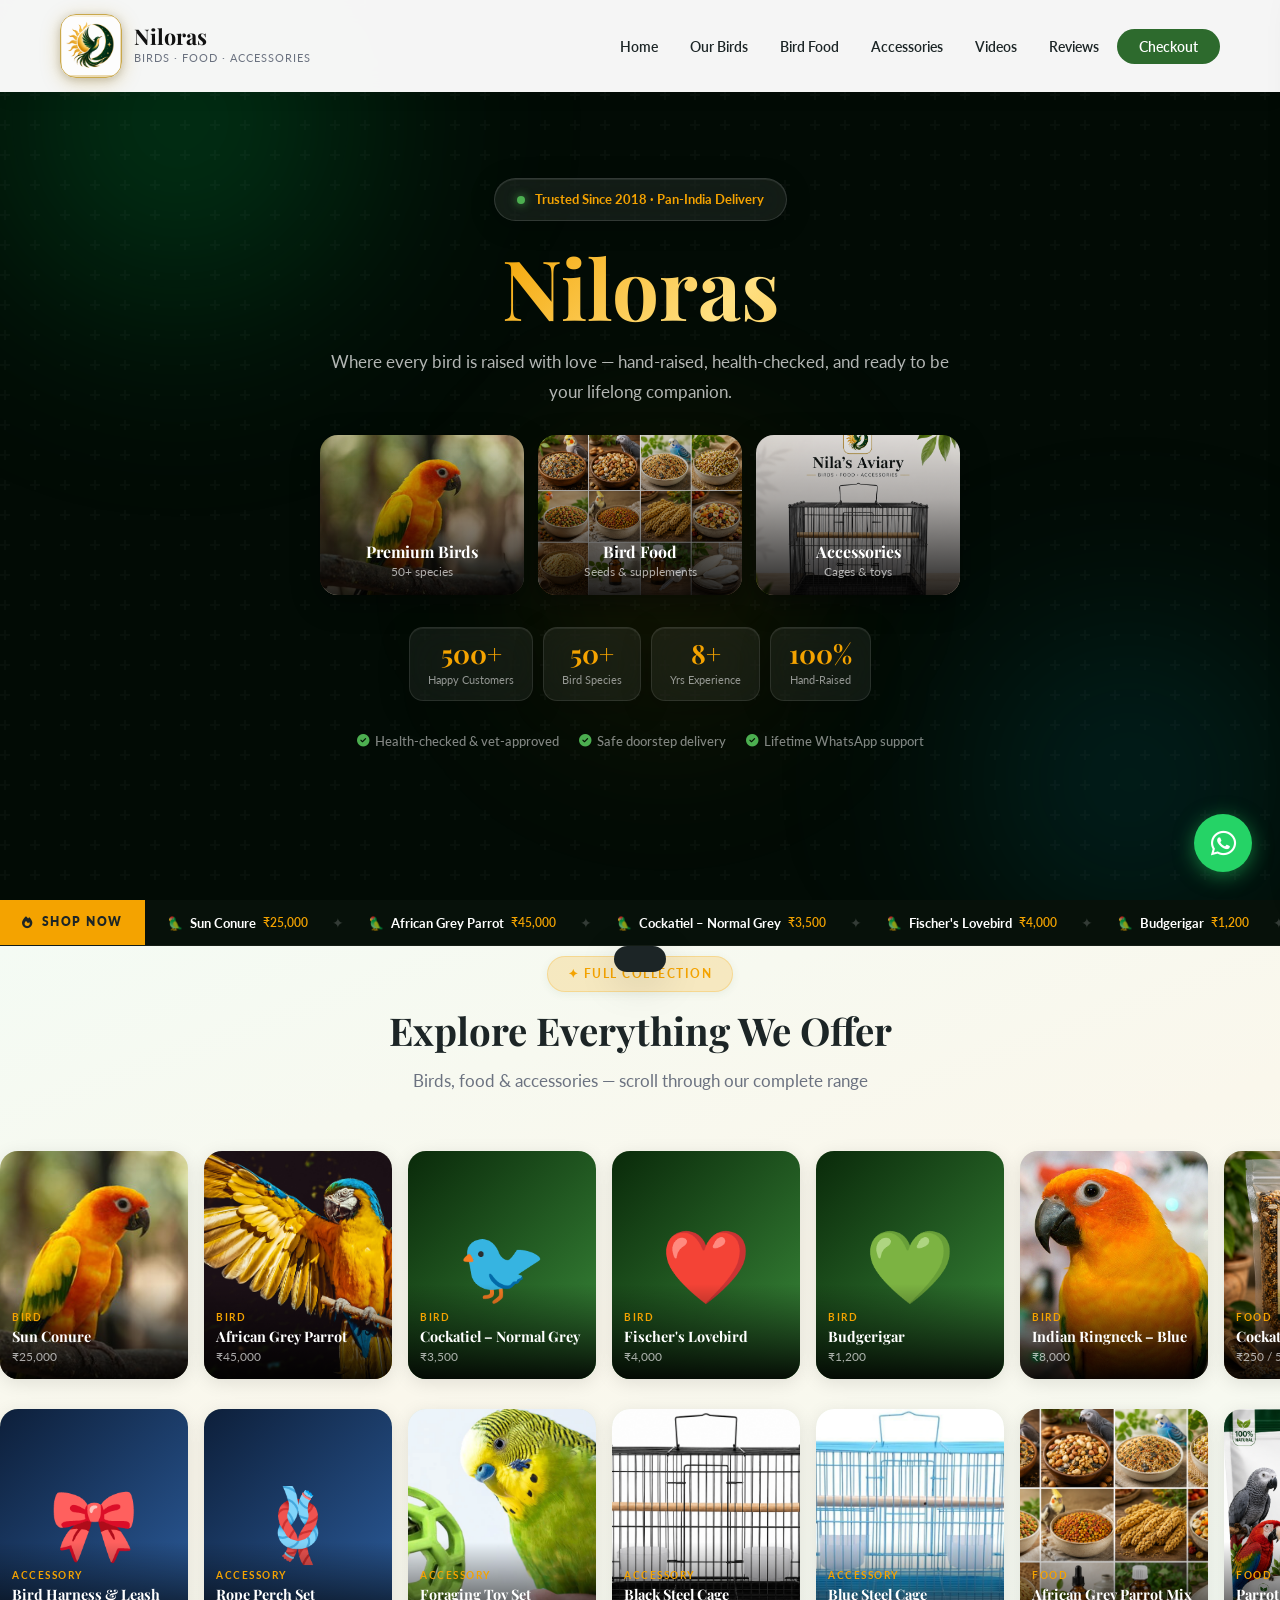
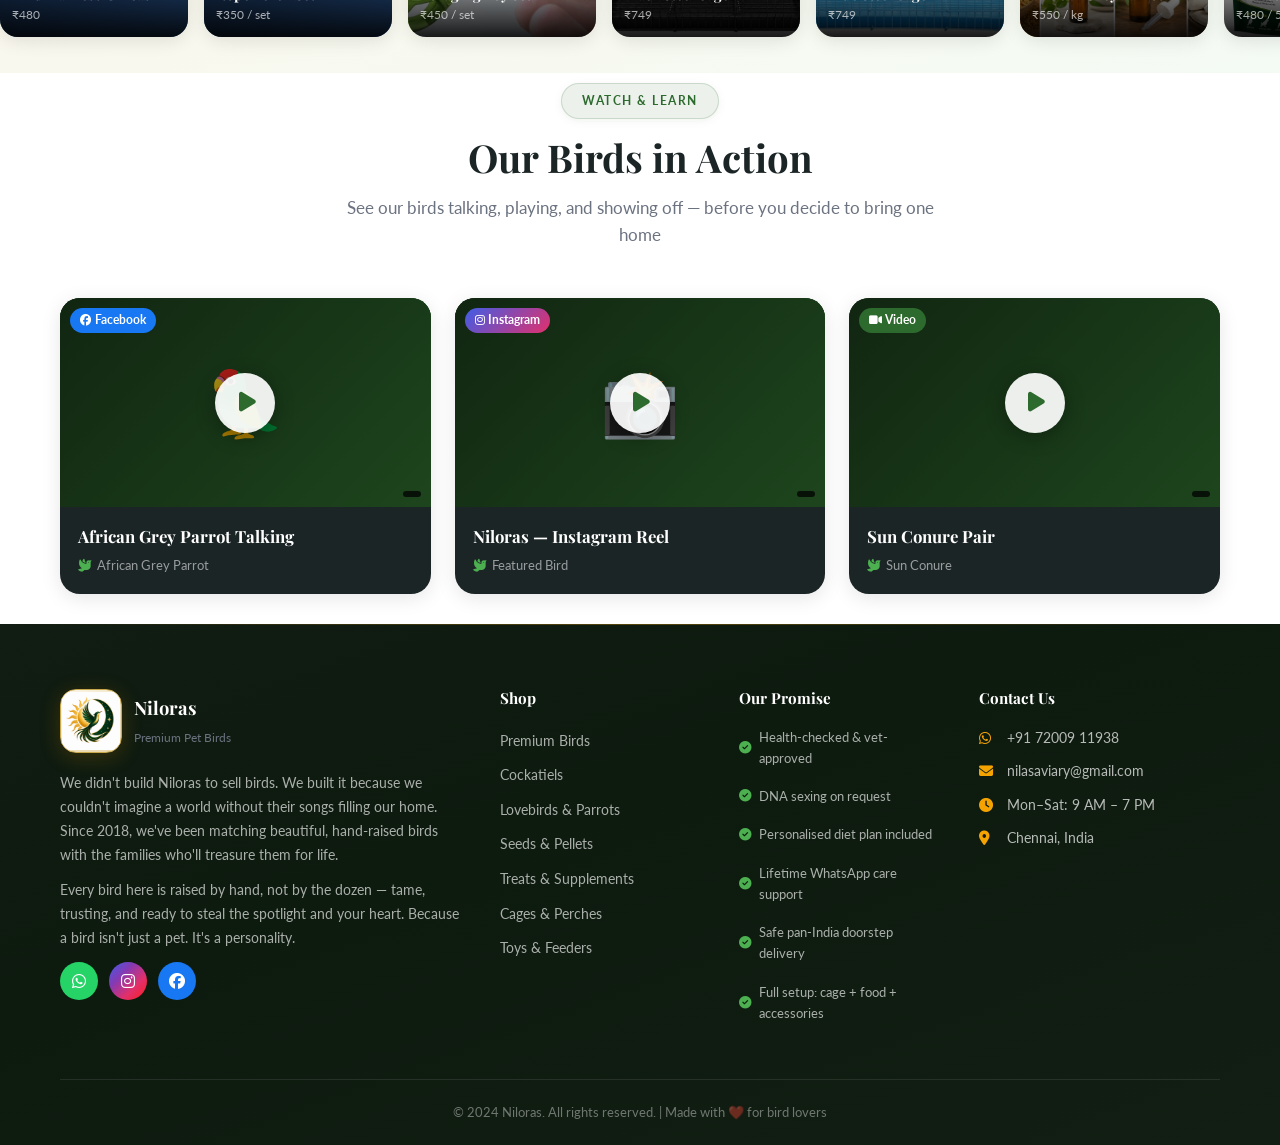
==== commit b1c38e82: "Rebrand: rename Nila's Aviary to Niloras across all pages Co-Authored-By: Claude Sonnet 4.6 <noreply" ====
--- a/index.html
+++ b/index.html
@@ -1,10 +1,10 @@
-<!DOCTYPE html>
+﻿<!DOCTYPE html>
 <html lang="en">
 <head>
     <meta charset="UTF-8">
     <meta name="viewport" content="width=device-width, initial-scale=1.0">
-    <meta name="description" content="Nila's Aviary - Premium quality pet birds. Shop African Grey Parrots, Cockatiels, Budgies, Lovebirds and more. Order via WhatsApp!">
-    <title>Nila's Aviary — Premium Pet Birds</title>
+    <meta name="description" content="Niloras - Premium quality pet birds. Shop African Grey Parrots, Cockatiels, Budgies, Lovebirds and more. Order via WhatsApp!">
+    <title>Niloras — Premium Pet Birds</title>
     <link rel="preconnect" href="https://fonts.googleapis.com">
     <link rel="preconnect" href="https://fonts.gstatic.com" crossorigin>
     <link href="https://fonts.googleapis.com/css2?family=Playfair+Display:wght@400;600;700;800&family=Lato:wght@300;400;600;700&display=swap" rel="stylesheet">
@@ -18,10 +18,10 @@
         <div class="container">
             <div class="nav-brand">
                 <div class="brand-logo">
-                    <img class="logo-bird" src="images/logo.png" alt="Nila's Aviary Logo">
+                    <img class="logo-bird" src="images/logo.png" alt="Niloras Logo">
                 </div>
                 <div class="brand-text">
-                    <span class="brand-name">Nila's <span class="brand-aviary">Aviary</span></span>
+                    <span class="brand-name">Niloras</span>
                     <span class="brand-tagline">Birds · Food · Accessories</span>
                 </div>
             </div>
@@ -50,7 +50,7 @@
         <div class="container">
             <div class="hero-center">
                 <div class="hero-badge"><span class="badge-dot"></span> Trusted Since 2018 · Pan-India Delivery</div>
-                <h1><span>Nila's Aviary</span></h1>
+                <h1><span>Niloras</span></h1>
                 <p class="hero-sub">Where every bird is raised with love — hand-raised, health-checked, and ready to be your lifelong companion.</p>
 
                 <div class="hero-cats-row">
@@ -151,11 +151,11 @@
                 <div class="footer-brand">
                     <div class="footer-logo">
                         <div class="brand-logo">
-                            <img class="logo-bird" src="images/logo.png" alt="Nila's Aviary Logo">
-                        </div>
-                        <div><strong>Nila's Aviary</strong><small>Premium Pet Birds</small></div>
+                            <img class="logo-bird" src="images/logo.png" alt="Niloras Logo">
+                        </div>
+                        <div><strong>Niloras</strong><small>Premium Pet Birds</small></div>
                     </div>
-                    <p>We didn't build Nila's Aviary to sell birds. We built it because we couldn't imagine a world without their songs filling our home. Since 2018, we've been matching beautiful, hand-raised birds with the families who'll treasure them for life.</p>
+                    <p>We didn't build Niloras to sell birds. We built it because we couldn't imagine a world without their songs filling our home. Since 2018, we've been matching beautiful, hand-raised birds with the families who'll treasure them for life.</p>
                     <p>Every bird here is raised by hand, not by the dozen — tame, trusting, and ready to steal the spotlight and your heart. Because a bird isn't just a pet. It's a personality.</p>
                     <div class="socials">
                         <a href="https://wa.me/917200911938" target="_blank" class="social wa"><i class="fab fa-whatsapp"></i></a>
@@ -195,13 +195,13 @@
                 </div>
             </div>
             <div class="footer-bottom">
-                <p>© 2024 Nila's Aviary. All rights reserved. | Made with ❤️ for bird lovers</p>
+                <p>© 2024 Niloras. All rights reserved. | Made with ❤️ for bird lovers</p>
             </div>
         </div>
     </footer>
 
     <!-- ===== FLOATING WHATSAPP ===== -->
-    <a href="https://wa.me/917200911938?text=Hi%20Nila's%20Aviary!%20I'm%20interested%20in%20your%20birds."
+    <a href="https://wa.me/917200911938?text=Hi%20Niloras%20Aviary!%20I'm%20interested%20in%20your%20birds."
        class="wa-float" target="_blank" title="Chat on WhatsApp">
         <i class="fab fa-whatsapp"></i>
         <span class="wa-tooltip">Chat with us!</span>
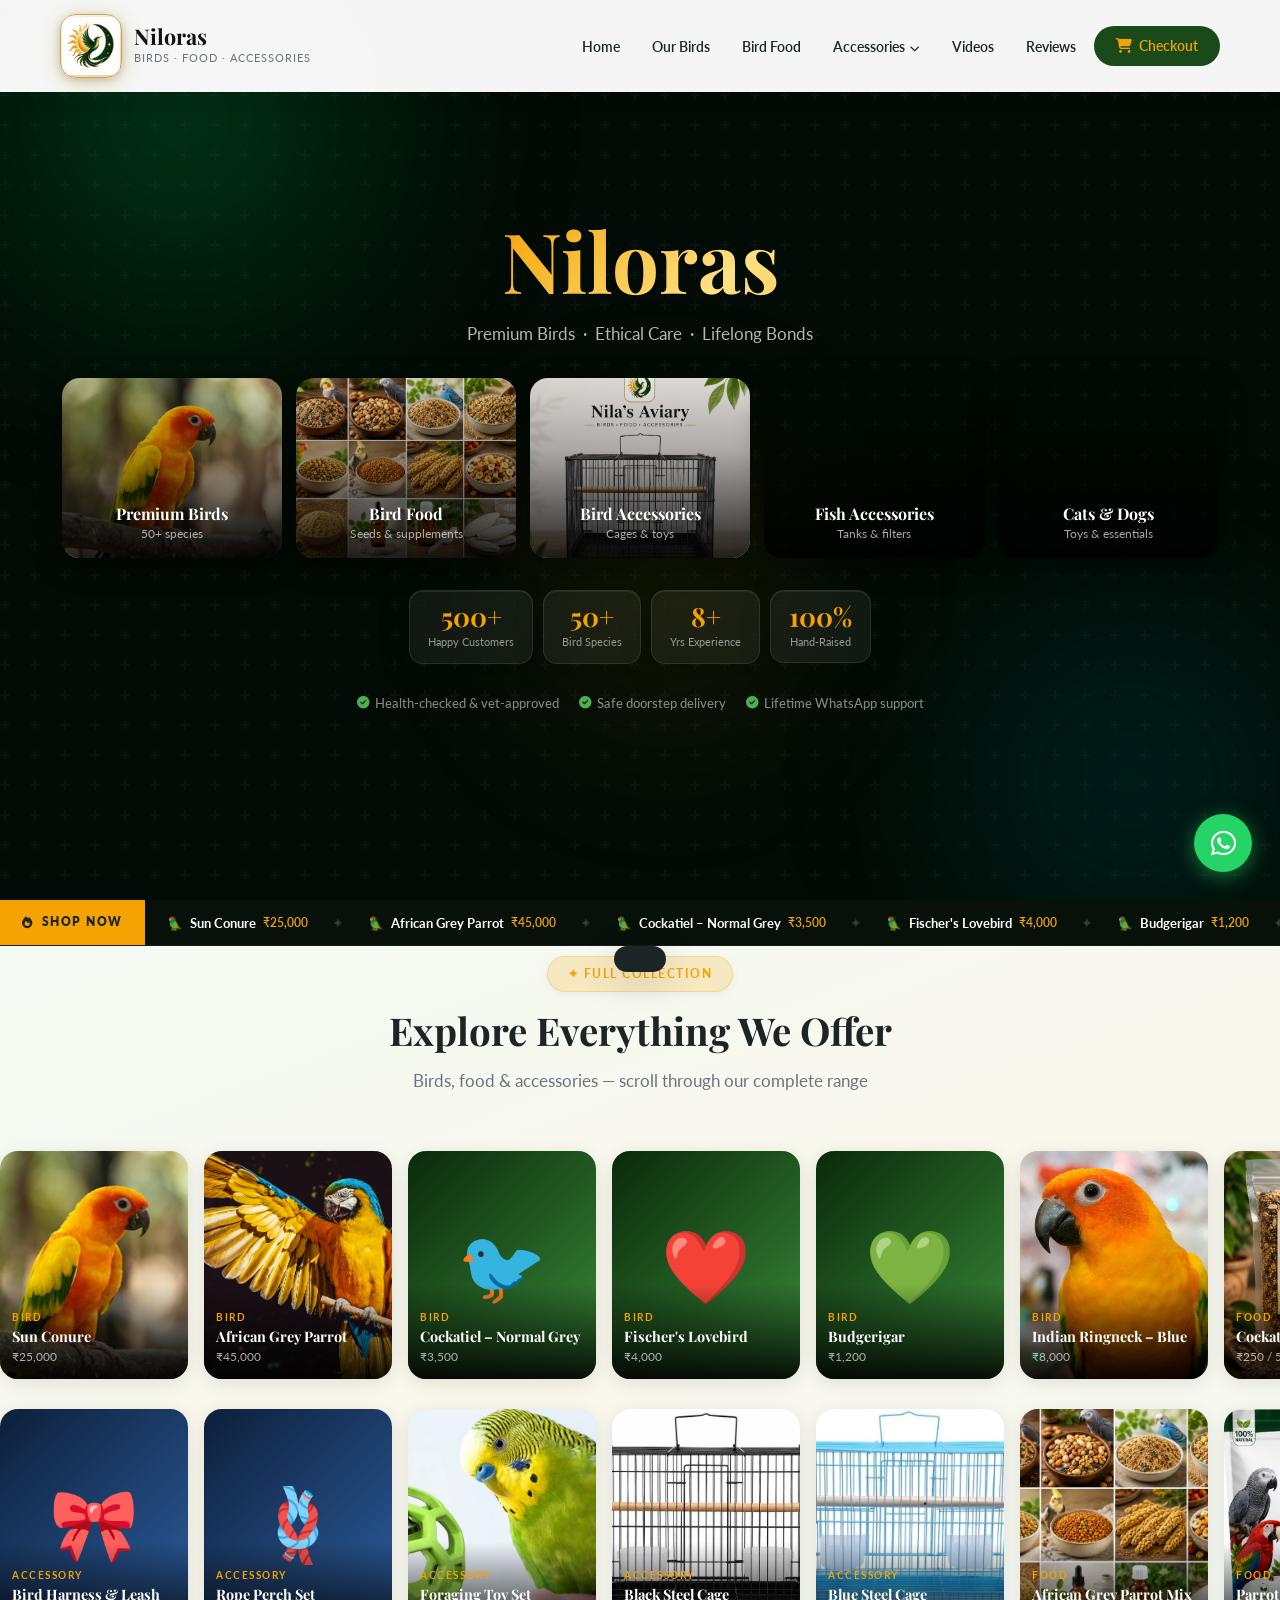
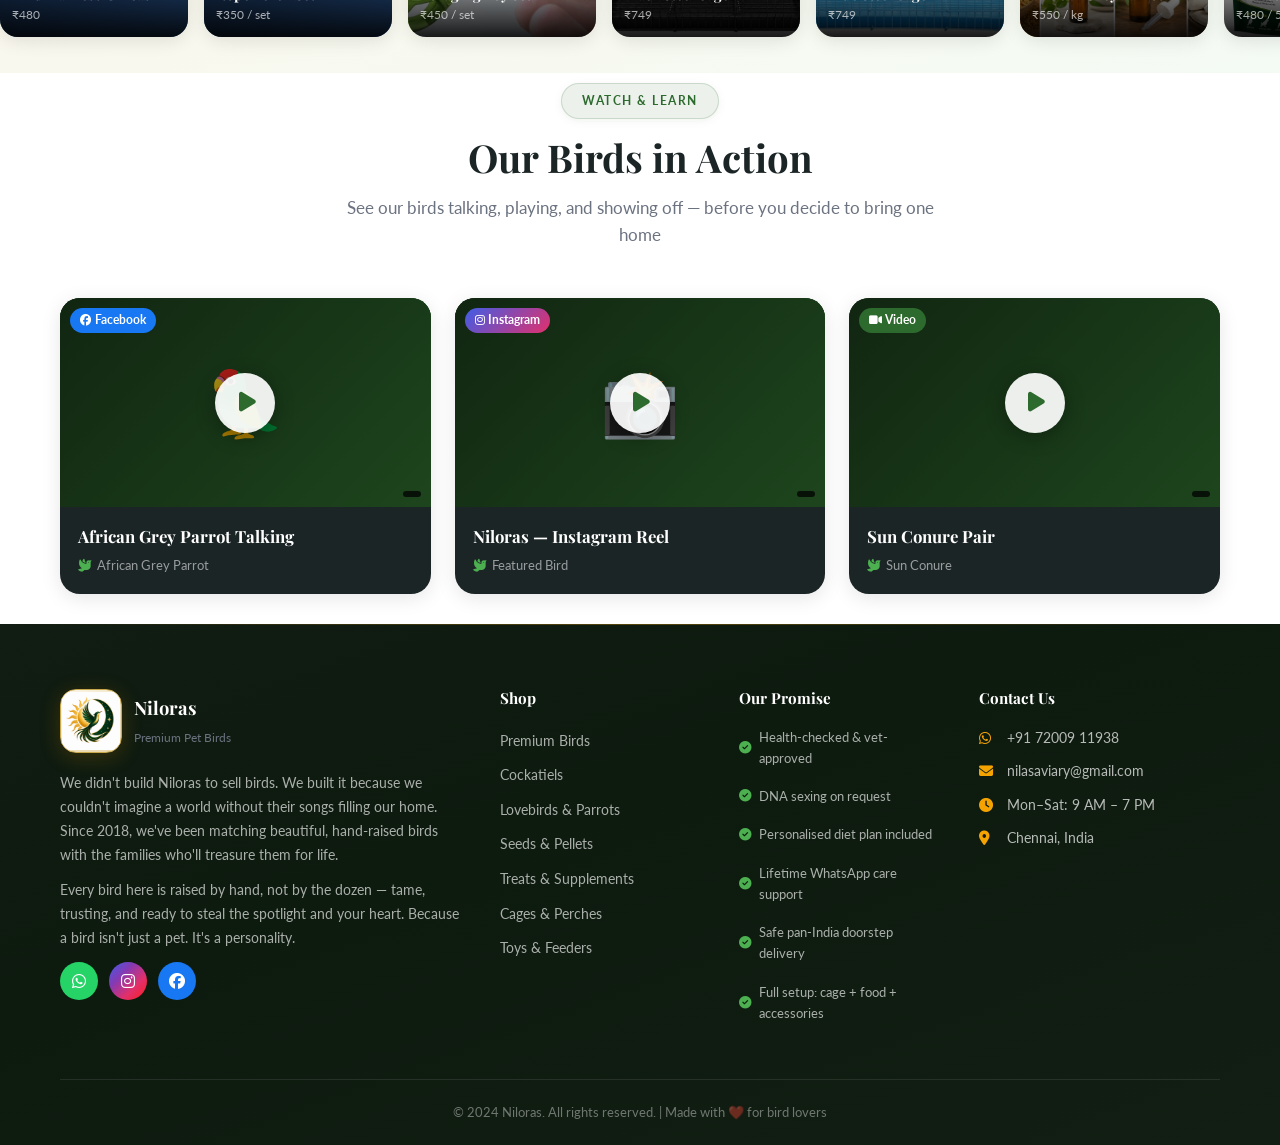
==== commit d4975d9d: "Add Accessories dropdown nav, fish/pet categories, hero & cart updates - Accessories nav item now sh" ====
--- a/index.html
+++ b/index.html
@@ -32,10 +32,17 @@
                 <li><a href="#home" class="nav-link">Home</a></li>
                 <li><a href="birds.html" class="nav-link">Our Birds</a></li>
                 <li><a href="food.html" class="nav-link">Bird Food</a></li>
-                <li><a href="accessories.html" class="nav-link">Accessories</a></li>
+                <li class="nav-dropdown">
+                    <a href="accessories.html" class="nav-link nav-dropdown-toggle">Accessories <i class="fas fa-chevron-down nav-dd-arrow"></i></a>
+                    <ul class="nav-dropdown-menu">
+                        <li><a href="accessories.html" class="nav-dd-link"><i class="fas fa-dove"></i> Bird Accessories</a></li>
+                        <li><a href="accessories.html#fish" class="nav-dd-link"><i class="fas fa-fish"></i> Fish Accessories</a></li>
+                        <li><a href="accessories.html#pets" class="nav-dd-link"><i class="fas fa-paw"></i> Dogs &amp; Cats</a></li>
+                    </ul>
+                </li>
                 <li><a href="#videos" class="nav-link">Videos</a></li>
                 <li><a href="reviews.html" class="nav-link">Reviews</a></li>
-                <li><a href="checkout.html" class="nav-link nav-cta">Checkout</a></li>
+                <li><a href="checkout.html" class="nav-link nav-cta"><i class="fas fa-cart-shopping"></i> Checkout</a></li>
             </ul>
         </div>
     </nav>
@@ -49,9 +56,8 @@
         <div class="hero-overlay"></div>
         <div class="container">
             <div class="hero-center">
-                <div class="hero-badge"><span class="badge-dot"></span> Trusted Since 2018 · Pan-India Delivery</div>
-                <h1><span>Niloras</span></h1>
-                <p class="hero-sub">Where every bird is raised with love — hand-raised, health-checked, and ready to be your lifelong companion.</p>
+<h1><span>Niloras</span></h1>
+                <p class="hero-sub">Premium Birds &nbsp;·&nbsp; Ethical Care &nbsp;·&nbsp; Lifelong Bonds</p>
 
                 <div class="hero-cats-row">
                     <a href="birds.html" class="hcat-card">
@@ -77,8 +83,24 @@
                         <div class="hcat-fb cat-acc-bg"></div>
                         <div class="hcat-overlay"></div>
                         <div class="hcat-content">
-                            <span class="hcat-name">Accessories</span>
+                            <span class="hcat-name">Bird Accessories</span>
                             <span class="hcat-sub">Cages & toys</span>
+                        </div>
+                    </a>
+                    <a href="accessories.html#fish" class="hcat-card">
+                        <div class="hcat-fb cat-fish-bg"></div>
+                        <div class="hcat-overlay"></div>
+                        <div class="hcat-content">
+                            <span class="hcat-name">Fish Accessories</span>
+                            <span class="hcat-sub">Tanks & filters</span>
+                        </div>
+                    </a>
+                    <a href="accessories.html#pets" class="hcat-card">
+                        <div class="hcat-fb cat-pet-bg"></div>
+                        <div class="hcat-overlay"></div>
+                        <div class="hcat-content">
+                            <span class="hcat-name">Cats & Dogs</span>
+                            <span class="hcat-sub">Toys & essentials</span>
                         </div>
                     </a>
                 </div>
--- a/styles.css
+++ b/styles.css
@@ -98,9 +98,33 @@
 .nav-link { padding: 8px 14px; border-radius: 8px; font-weight: 600; font-size: .88rem; color: var(--dark); transition: var(--t); text-decoration: none; }
 .nav-link:hover { color: var(--green); background: rgba(45,106,45,.08); }
 .nav-link:active { color: var(--green-dark); background: rgba(45,106,45,.15); }
-.nav-cta { background: var(--green); color: #fff !important; border-radius: 50px; padding: 9px 22px; }
-.nav-cta:hover { background: var(--green-dark) !important; color: #fff !important; transform: translateY(-2px); }
-.nav-cta:active { background: var(--green-dark) !important; color: #fff !important; transform: translateY(0); }
+
+/* Accessories dropdown */
+.nav-dropdown { position: relative; }
+.nav-dd-arrow { font-size: .62rem; margin-left: 2px; transition: transform .25s; }
+.nav-dropdown:hover .nav-dd-arrow { transform: rotate(180deg); }
+.nav-dropdown-menu {
+    position: absolute; top: calc(100% + 8px); left: 0;
+    background: #fff; border-radius: 14px; min-width: 200px;
+    box-shadow: 0 8px 32px rgba(0,0,0,.14); border: 1px solid rgba(0,0,0,.07);
+    list-style: none; padding: 8px; z-index: 2000;
+    opacity: 0; pointer-events: none; transform: translateY(-8px);
+    transition: opacity .22s, transform .22s;
+}
+.nav-dropdown:hover .nav-dropdown-menu { opacity: 1; pointer-events: all; transform: translateY(0); }
+.nav-dd-link {
+    display: flex; align-items: center; gap: 10px;
+    padding: 10px 14px; border-radius: 8px;
+    color: var(--dark); font-size: .86rem; font-weight: 600;
+    text-decoration: none; transition: var(--t);
+}
+.nav-dd-link:hover { background: #f0f7f0; color: var(--green-dark); }
+.nav-dd-link i { color: var(--green-dark); width: 16px; text-align: center; }
+.nav-cta { background: var(--green-dark); color: #F4A300 !important; border-radius: 50px; padding: 9px 22px; display: inline-flex; align-items: center; gap: 7px; }
+.nav-cta i { color: #F4A300; font-size: .9rem; }
+.nav-cta:hover { background: #1a4d1a !important; color: #FFD54F !important; transform: translateY(-2px); }
+.nav-cta:hover i { color: #FFD54F; }
+.nav-cta:active { background: #1a4d1a !important; color: #F4A300 !important; transform: translateY(0); }
 .nav-toggle { display: none; background: none; border: none; font-size: 1.4rem; cursor: pointer; color: var(--dark); padding: 5px; }
 
 /* ============================================
@@ -177,13 +201,14 @@
     width: 100%;
 }
 
-/* Hero 3 equal category cards */
+/* Hero 5 equal category cards */
 .hero-cats-row {
-    display: grid; grid-template-columns: repeat(3, 1fr);
+    display: grid; grid-template-columns: repeat(5, 220px);
     gap: 14px; margin: 28px 0 32px;
+    justify-content: flex-start;
 }
 .hcat-card {
-    position: relative; height: 160px;
+    position: relative; height: 180px;
     border-radius: 18px; overflow: hidden;
     cursor: pointer; transition: var(--t);
     box-shadow: 0 8px 28px rgba(0,0,0,.4);
@@ -244,7 +269,7 @@
 }
 
 .hero-badge {
-    display: inline-flex; align-items: center; gap: 10px; margin-bottom: 22px;
+    display: inline-flex; align-items: center; gap: 10px; margin-bottom: 5px;
     background: rgba(255,255,255,.07);
     backdrop-filter: blur(20px); -webkit-backdrop-filter: blur(20px);
     border: 1px solid rgba(255,255,255,.13);
@@ -607,6 +632,8 @@
 .cat-birds-bg { background: linear-gradient(145deg, #0a2a0a, #1e5c1e, #3a8a3a, #5cb85c); }
 .cat-food-bg  { background: linear-gradient(145deg, #3a2000, #7a4800, #c47a00, #f4a300); }
 .cat-acc-bg   { background: linear-gradient(145deg, #0d1f3a, #1a3a6a, #2d5fa0, #4a82c8); }
+.cat-fish-bg  { background: linear-gradient(145deg, #001a33, #003d6b, #0077b6, #00b4d8); }
+.cat-pet-bg   { background: linear-gradient(145deg, #2d1000, #7a3500, #c45e00, #e8874a); }
 
 .cat-photo-overlay {
     position: absolute; inset: 0;
@@ -1094,6 +1121,7 @@
     .cat-switch-card:last-child { border-bottom: none; }
     .footer-grid { grid-template-columns: 1fr; gap: 28px; }
     .modal-specs { grid-template-columns: 1fr; }
+    .hero-cats-row { grid-template-columns: repeat(3, 1fr); }
 }
 @media(max-width:480px) {
     .hero { padding: 95px 16px 60px; }
@@ -1103,6 +1131,7 @@
     .reviews-grid { grid-template-columns: 1fr; }
     .order-card-top h2 { font-size: 1.6rem; }
     .cat-photo-card { height: 340px; }
+    .hero-cats-row { grid-template-columns: repeat(2, 1fr); }
 }
 
 /* ============================================
@@ -1525,14 +1554,14 @@
 .cart-overlay.open { opacity: 1; pointer-events: all; }
 
 .cart-drawer {
-    position: fixed; top: 0; right: 0; height: 100vh;
-    width: 360px; max-width: 100vw; background: #fff;
-    z-index: 1999; transform: translateX(110%);
+    position: fixed; top: 0; left: 0; right: 0; height: 100vh;
+    width: 100vw; background: #fff;
+    z-index: 1999; transform: translateY(-110%);
     transition: transform .35s cubic-bezier(.4,0,.2,1);
     display: flex; flex-direction: column;
-    box-shadow: -6px 0 40px rgba(0,0,0,.18);
-}
-.cart-drawer.open { transform: translateX(0); }
+    box-shadow: 0 6px 40px rgba(0,0,0,.18);
+}
+.cart-drawer.open { transform: translateY(0); }
 
 .cart-header {
     display: flex; align-items: center; justify-content: space-between;
@@ -1550,7 +1579,7 @@
 }
 .cart-close:hover { background: rgba(255,255,255,.15); color: #fff; }
 
-.cart-items { flex: 1; overflow-y: auto; padding: 10px 16px; }
+.cart-items { flex: 1; overflow-y: auto; padding: 16px 20px; }
 
 .cart-empty {
     display: flex; flex-direction: column; align-items: center;
@@ -1591,7 +1620,7 @@
 }
 .ci-remove:hover { color: #e74c3c; background: #fff0f0; }
 
-.cart-footer { padding: 14px 18px; border-top: 1px solid #eee; background: #fafafa; flex-shrink: 0; }
+.cart-footer { padding: 14px 20px; border-top: 1px solid #eee; background: #fafafa; flex-shrink: 0; }
 .cart-subtotal {
     display: flex; justify-content: space-between; align-items: center;
     margin-bottom: 12px;
@@ -1778,7 +1807,6 @@
 
 @media (max-width: 768px) {
     .checkout-grid { grid-template-columns: 1fr; }
-    .cart-drawer { width: 100vw; }
     .co-body-grid { grid-template-columns: 1fr; }
     .co-pay-btns  { grid-template-columns: 1fr; }
 }
